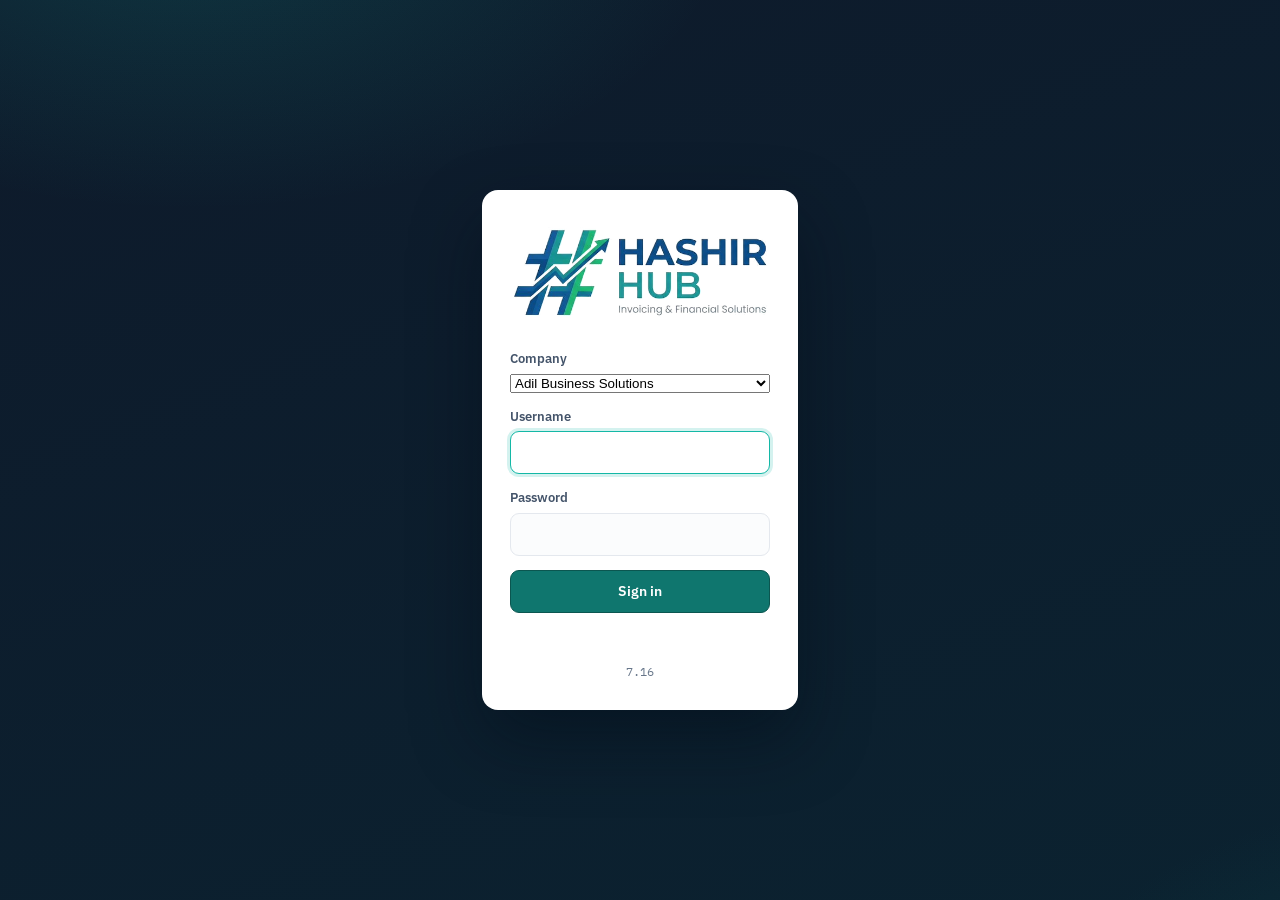
==== index.html @ 83dd361e "Add files via upload" ====
<!DOCTYPE html>
<html lang="en">
<head>
  <meta charset="utf-8">
  <title>Adil Business Solutions</title>
  <meta name="viewport" content="width=device-width, initial-scale=1.0">
  <meta name="description" content="Adil Business Solutions — invoicing & inventory">

  <!-- Fonts -->
  <link rel="preconnect" href="https://fonts.googleapis.com">
  <link rel="preconnect" href="https://fonts.gstatic.com" crossorigin>
  <link href="https://fonts.googleapis.com/css2?family=IBM+Plex+Mono:wght@400;500;600&family=IBM+Plex+Sans:wght@400;500;600;700&display=swap" rel="stylesheet">

  <!-- Styles -->
  <link rel="stylesheet" href="assets/css/app.css?v=7.16">

  <!-- Favicon (simple inline mark) -->
  <link rel="icon" href="data:image/svg+xml,<svg xmlns='http://www.w3.org/2000/svg' viewBox='0 0 64 64'><rect width='64' height='64' rx='14' fill='%230f766e'/><text x='32' y='42' font-family='sans-serif' font-size='28' font-weight='700' fill='white' text-anchor='middle'>ABS</text></svg>">
</head>
<body>
  <!-- App renders here. Boot logic decides login vs app. -->

  <!-- Config first, then libraries, then modules, then bootstrap -->
  <script src="assets/js/config.js?v=7.16"></script>
  <script src="assets/js/companies.js?v=7.16"></script>
  <script src="assets/js/api.js?v=7.16"></script>
  <script src="assets/js/ui.js?v=7.16"></script>
  <script src="assets/js/router.js?v=7.16"></script>
  <script src="assets/js/crud.js?v=7.16"></script>
  <script src="assets/js/modules/dashboard.js?v=7.16"></script>
  <script src="assets/js/modules/items.js?v=7.16"></script>
  <script src="assets/js/modules/master-data.js?v=7.16"></script>
  <script src="assets/js/modules/sales.js?v=7.16"></script>
  <script src="assets/js/modules/settings.js?v=7.16"></script>
  <script src="assets/js/modules/accounts.js?v=7.16"></script>
  <script src="assets/js/modules/purchasing.js?v=7.16"></script>
  <script src="assets/js/modules/operations.js?v=7.16"></script>
  <script src="assets/js/modules/reports.js?v=7.16"></script>
  <script src="assets/js/app.js?v=7.16"></script>
</body>
</html>
---- assets/css/app.css ----
/* =====================================================================
   Adil Business Solutions — Styles
   A refined, utilitarian admin aesthetic: deep ink sidebar, calm
   neutral canvas, a single confident teal accent, tabular figures.
   ===================================================================== */

:root {
  --ink:        #0e1a2b;   /* sidebar / darkest */
  --ink-2:      #16263b;
  --ink-line:   #233448;
  --canvas:     #f4f6f8;   /* page background */
  --card:       #ffffff;
  --text:       #1c2733;
  --muted:      #67768a;
  --line:       #e4e8ee;
  --accent:     #0f766e;   /* teal-700 */
  --accent-2:   #14b8a6;   /* teal-400 bright */
  --accent-ink: #0b5650;
  --ok:         #16a34a;
  --warn:       #d97706;
  --bad:        #dc2626;
  --radius:     12px;
  --shadow:     0 1px 2px rgba(16,28,44,.06), 0 8px 24px rgba(16,28,44,.06);
  --sidebar-w:  264px;
  --sidebar-bg:     #0e1a2b;
  --sidebar-hover:  #16263b;
  --sidebar-border: #233448;
  --sidebar-text:   #cfd9e4;
}

* { box-sizing: border-box; }
html, body { margin: 0; padding: 0; }
body {
  font-family: "IBM Plex Sans", -apple-system, BlinkMacSystemFont, sans-serif;
  color: var(--text);
  background: var(--canvas);
  font-size: 14px;
  line-height: 1.5;
  -webkit-font-smoothing: antialiased;
}
code { font-family: "IBM Plex Mono", monospace; background: #eef1f5; padding: 1px 5px; border-radius: 5px; font-size: .9em; }
.muted { color: var(--muted); }
.abs-icon { width: 18px; height: 18px; flex: 0 0 auto; }

/* ---------- Brand ---------- */
.brand { display: flex; align-items: center; gap: 12px; }
.brand-mark {
  width: 40px; height: 40px; border-radius: 10px; flex: 0 0 auto;
  display: grid; place-items: center; font-weight: 700; letter-spacing: .5px;
  color: #fff; font-size: 15px;
  background: linear-gradient(135deg, var(--accent-2), var(--accent));
  box-shadow: inset 0 0 0 1px rgba(255,255,255,.12);
}
.brand-text { display: flex; flex-direction: column; line-height: 1.15; }
.brand-text strong { font-size: 15px; font-weight: 600; }
.brand-text em { font-style: normal; font-size: 11.5px; color: var(--muted); letter-spacing: .2px; }

/* =====================================================================
   LOGIN
   ===================================================================== */
.view-login {
  min-height: 100vh; display: grid; place-items: center; padding: 24px;
  background:
    radial-gradient(900px 500px at 15% -10%, rgba(20,184,166,.18), transparent 60%),
    radial-gradient(700px 500px at 110% 120%, rgba(15,118,110,.20), transparent 55%),
    linear-gradient(160deg, #0e1a2b, #0b2230);
}
.login-card {
  width: 100%; max-width: 380px; background: var(--card);
  border-radius: 16px; padding: 30px 28px; box-shadow: 0 30px 70px rgba(3,12,22,.45);
}
.brand--lg .brand-mark { width: 48px; height: 48px; font-size: 17px; }
.brand--lg .brand-text strong { font-size: 17px; }
.login-form { margin-top: 26px; display: flex; flex-direction: column; gap: 14px; }
.login-form label, .field label { display: flex; flex-direction: column; gap: 6px; font-size: 12.5px; font-weight: 600; color: #44546a; }
.login-form input, .field input, .field select {
  font: inherit; padding: 11px 12px; border: 1px solid var(--line); border-radius: 9px;
  background: #fbfcfd; transition: border-color .15s, box-shadow .15s;
}
.login-form input:focus, .field input:focus, .field select:focus {
  outline: none; border-color: var(--accent-2); box-shadow: 0 0 0 3px rgba(20,184,166,.18); background: #fff;
}
.login-error { color: var(--bad); font-size: 12.5px; min-height: 16px; }
.login-foot { margin-top: 20px; text-align: center; color: var(--muted); font-size: 11.5px; font-family: "IBM Plex Mono", monospace; }

/* ---------- Buttons ---------- */
.btn {
  font: inherit; font-weight: 600; cursor: pointer; border: 1px solid var(--line);
  background: #fff; color: var(--text); padding: 10px 16px; border-radius: 9px;
  transition: transform .05s, background .15s, border-color .15s;
}
.btn:active { transform: translateY(1px); }
.btn--primary { background: var(--accent); border-color: var(--accent-ink); color: #fff; }
.btn--primary:hover { background: var(--accent-ink); }
.btn--block { width: 100%; }

/* =====================================================================
   APP LAYOUT
   ===================================================================== */
.view-app { display: flex; min-height: 100vh; }

.sidebar {
  width: var(--sidebar-w); flex: 0 0 auto; background: var(--sidebar-bg); color: var(--sidebar-text);
  display: flex; flex-direction: column; position: sticky; top: 0; height: 100vh;
}
.sidebar .brand { padding: 18px 18px 14px; border-bottom: 1px solid var(--sidebar-border); }
.sidebar .brand-text strong { color: #fff; }
.sidebar .brand-text em { color: #8aa0b6; }

.nav { flex: 1; overflow-y: auto; padding: 10px 10px 24px; }
.nav::-webkit-scrollbar { width: 8px; }
.nav::-webkit-scrollbar-thumb { background: var(--sidebar-border); border-radius: 8px; }

.nav-top, .nav-group-head {
  display: flex; align-items: center; gap: 11px; padding: 10px 12px; border-radius: 9px;
  color: #b8c6d6; text-decoration: none; font-weight: 500; cursor: pointer; user-select: none;
}
.nav-top:hover, .nav-group-head:hover { background: var(--sidebar-hover); color: #fff; }
.nav-group-head .chev { width: 16px; height: 16px; margin-left: auto; transition: transform .18s; opacity: .6; }
.nav-group.open > .nav-group-head .chev { transform: rotate(180deg); }
.nav-group-body { display: none; margin: 2px 0 6px; padding-left: 8px; }
.nav-group.open > .nav-group-body { display: block; }

.nav-link {
  display: flex; align-items: center; gap: 8px; padding: 8px 12px 8px 30px; border-radius: 8px;
  color: #9fb1c4; text-decoration: none; font-size: 13.5px; position: relative;
}
.nav-link.nav-top { padding-left: 12px; }
.nav-link:hover { background: var(--sidebar-hover); color: #fff; }
.nav-link.active {
  background: linear-gradient(90deg, rgba(20,184,166,.20), rgba(20,184,166,.05));
  color: #fff; box-shadow: inset 3px 0 0 var(--accent-2);
}
.nav-link.is-soon { color: #6f8298; }
.soon-dot { width: 6px; height: 6px; border-radius: 50%; background: #41566d; margin-left: auto; }
.sidebar-foot { padding: 12px 18px; font-size: 11px; color: var(--sidebar-text); opacity:.6; border-top: 1px solid var(--sidebar-border); font-family: "IBM Plex Mono", monospace; }

.app-main { flex: 1; min-width: 0; display: flex; flex-direction: column; }

.topbar {
  height: 60px; background: #fff; border-bottom: 1px solid var(--line);
  display: flex; align-items: center; gap: 14px; padding: 0 20px; position: sticky; top: 0; z-index: 20;
}
.topbar-title { font-weight: 600; }
.topbar-right { margin-left: auto; display: flex; align-items: center; gap: 8px; }
.user-chip { display: inline-flex; align-items: center; gap: 6px; font-size: 13px; color: #44546a; padding: 6px 10px; background: #f1f4f7; border-radius: 20px; }
.user-chip .abs-icon { width: 15px; height: 15px; }
.icon-btn { display: grid; place-items: center; width: 38px; height: 38px; border: 1px solid var(--line); background: #fff; border-radius: 9px; cursor: pointer; color: #44546a; }
.icon-btn:hover { background: #f3f5f8; }
#menu-toggle { display: none; }

.content { padding: 24px; max-width: 1200px; width: 100%; }

/* ---------- Page head ---------- */
.page-head { display: flex; align-items: baseline; gap: 12px; margin: 2px 0 18px; }
.page-head h1 { font-size: 22px; font-weight: 600; margin: 0; }
.page-sub, .page-head .page-sub { color: var(--muted); font-size: 13px; }

/* ---------- Cards ---------- */
.card { background: var(--card); border: 1px solid var(--line); border-radius: var(--radius); box-shadow: var(--shadow); padding: 18px 20px; margin-bottom: 18px; }
.card-head { display: flex; align-items: center; justify-content: space-between; margin-bottom: 12px; }
.card-head h2 { font-size: 15px; font-weight: 600; margin: 0; }

/* ---------- KPI grid ---------- */
.kpi-grid { display: grid; grid-template-columns: repeat(4, 1fr); gap: 16px; margin-bottom: 18px; }
.kpi { background: var(--card); border: 1px solid var(--line); border-radius: var(--radius); box-shadow: var(--shadow); padding: 16px 18px; display: flex; align-items: center; gap: 14px; }
.kpi-icon { width: 42px; height: 42px; border-radius: 10px; display: grid; place-items: center; color: var(--accent); background: rgba(15,118,110,.10); }
.kpi-icon .abs-icon { width: 21px; height: 21px; }
.kpi-value { font-family: "IBM Plex Mono", monospace; font-size: 21px; font-weight: 600; letter-spacing: -.5px; }
.kpi-label { color: var(--muted); font-size: 12px; }

/* ---------- Connection status ---------- */
.conn-status { display: flex; align-items: center; gap: 9px; font-weight: 600; }
.conn-detail { color: var(--muted); font-size: 13px; margin-top: 6px; }
.dot { width: 10px; height: 10px; border-radius: 50%; flex: 0 0 auto; }
.dot--ok { background: var(--ok); box-shadow: 0 0 0 4px rgba(22,163,74,.16); }
.dot--bad { background: var(--bad); box-shadow: 0 0 0 4px rgba(220,38,38,.16); }
.dot--wait { background: var(--warn); box-shadow: 0 0 0 4px rgba(217,119,6,.16); animation: pulse 1s infinite; }
@keyframes pulse { 50% { opacity: .4; } }

/* ---------- Empty state ---------- */
.empty { text-align: center; padding: 38px 20px; color: var(--muted); }
.empty .abs-icon { width: 40px; height: 40px; color: #b4c0cd; margin-bottom: 8px; }
.empty h3 { margin: 6px 0 4px; color: var(--text); font-weight: 600; }

/* ---------- Loading overlay ---------- */
.abs-loading { position: fixed; inset: 0; background: rgba(244,246,248,.7); backdrop-filter: blur(2px); display: none; flex-direction: column; align-items: center; justify-content: center; gap: 14px; z-index: 9000; }
.abs-spinner { width: 34px; height: 34px; border: 3px solid #d3dbe4; border-top-color: var(--accent); border-radius: 50%; animation: spin .8s linear infinite; }
.abs-loading-msg { color: var(--muted); font-size: 13px; }
@keyframes spin { to { transform: rotate(360deg); } }

/* ---------- Toasts ---------- */
.abs-toasts { position: fixed; right: 18px; bottom: 18px; display: flex; flex-direction: column; gap: 8px; z-index: 9500; }
.abs-toast { background: #1c2733; color: #fff; padding: 11px 15px; border-radius: 9px; font-size: 13px; box-shadow: 0 10px 30px rgba(0,0,0,.25); opacity: 0; transform: translateY(10px); transition: .25s; max-width: 320px; }
.abs-toast.show { opacity: 1; transform: none; }
.abs-toast--success { background: #14633c; }
.abs-toast--error { background: #8f1d1d; }

/* ---------- Scrim (mobile) ---------- */
.scrim { display: none; position: fixed; inset: 0; background: rgba(8,16,26,.45); z-index: 25; }
.scrim.show { display: block; }

/* =====================================================================
   RESPONSIVE
   ===================================================================== */
@media (max-width: 860px) {
  .kpi-grid { grid-template-columns: repeat(2, 1fr); }
  .sidebar { position: fixed; left: 0; top: 0; z-index: 30; transform: translateX(-100%); transition: transform .22s; }
  .sidebar.open { transform: none; box-shadow: 0 0 60px rgba(0,0,0,.4); }
  #menu-toggle { display: grid; }
  .content { padding: 16px; }
}
@media (max-width: 480px) {
  .kpi-grid { grid-template-columns: 1fr; }
  .topbar-title { display: none; }
}

/* =====================================================================
   PHASE 1 — tables, search, modal forms
   ===================================================================== */
.page-head { flex-wrap: wrap; }
.page-actions { margin-left: auto; display: flex; gap: 10px; align-items: center; }
.search-input {
  font: inherit; padding: 9px 12px; border: 1px solid var(--line); border-radius: 9px;
  background: #fff; min-width: 220px;
}
.search-input:focus { outline: none; border-color: var(--accent-2); box-shadow: 0 0 0 3px rgba(20,184,166,.15); }

.card.no-pad { padding: 0; overflow: hidden; }
.table-wrap { width: 100%; overflow-x: auto; }
.data-table { width: 100%; border-collapse: collapse; font-size: 13.5px; }
.data-table th {
  text-align: left; font-weight: 600; color: #54657a; background: #f7f9fb;
  padding: 11px 16px; border-bottom: 1px solid var(--line); white-space: nowrap;
}
.data-table td { padding: 11px 16px; border-bottom: 1px solid #eef1f4; }
.data-table tbody tr:last-child td { border-bottom: none; }
.data-table tbody tr:hover { background: #f9fbfc; }
.data-table .num { text-align: right; font-family: "IBM Plex Mono", monospace; }
.data-table .actions { text-align: right; white-space: nowrap; width: 1%; }

.link-btn { background: none; border: none; cursor: pointer; font: inherit; font-weight: 600; color: var(--accent); padding: 4px 8px; border-radius: 6px; }
.link-btn:hover { background: rgba(15,118,110,.08); }
.link-btn--danger { color: var(--bad); }
.link-btn--danger:hover { background: rgba(220,38,38,.08); }

/* modal */
.modal-overlay {
  position: fixed; inset: 0; background: rgba(10,20,32,.5); backdrop-filter: blur(2px);
  display: flex; align-items: flex-start; justify-content: center; padding: 40px 16px; z-index: 8000; overflow-y: auto;
}
.modal {
  background: #fff; width: 100%; max-width: 560px; border-radius: 14px;
  box-shadow: 0 30px 80px rgba(3,12,22,.4); animation: pop .15s ease;
}
@keyframes pop { from { transform: translateY(8px); opacity: 0; } }
.modal-head { display: flex; align-items: center; justify-content: space-between; padding: 16px 20px; border-bottom: 1px solid var(--line); }
.modal-head h2 { margin: 0; font-size: 16px; font-weight: 600; }
.modal-head .icon-btn { width: 32px; height: 32px; font-size: 14px; }
.modal-body { padding: 20px; }
.modal-foot { display: flex; justify-content: flex-end; gap: 10px; padding: 14px 20px; border-top: 1px solid var(--line); background: #fafbfc; border-radius: 0 0 14px 14px; }
.modal--lg { max-width: 660px; }

.tab-bar { display: flex; gap: 2px; border-bottom: 1px solid var(--line); margin: -20px -20px 18px; padding: 0 12px; flex-wrap: wrap; }
.tab-btn { background: none; border: none; font: inherit; font-weight: 600; color: var(--muted); padding: 12px 12px; cursor: pointer; border-bottom: 2px solid transparent; }
.tab-btn:hover { color: var(--text); }
.tab-btn.active { color: var(--accent); border-bottom-color: var(--accent); }
.tab-pane { display: none; }
.tab-pane.active { display: block; }
.tab-note { color: var(--muted); font-size: 13px; padding: 18px 4px; }

.form-grid { display: grid; grid-template-columns: 1fr 1fr; gap: 14px; }
.field { display: flex; flex-direction: column; gap: 6px; }
.field--wide { grid-column: 1 / -1; }
.field-label { font-size: 12.5px; font-weight: 600; color: #44546a; }
.field input, .field select, .field textarea {
  font: inherit; padding: 9px 11px; border: 1px solid var(--line); border-radius: 8px; background: #fbfcfd; width: 100%;
}
.field input:focus, .field select:focus, .field textarea:focus {
  outline: none; border-color: var(--accent-2); box-shadow: 0 0 0 3px rgba(20,184,166,.15); background: #fff;
}
.field input.invalid, .field select.invalid, .field textarea.invalid {
  border-color: var(--bad); box-shadow: 0 0 0 3px rgba(220,38,38,.12); background: #fff;
}
.req { color: var(--bad); }

@media (max-width: 560px) {
  .form-grid { grid-template-columns: 1fr; }
  .page-actions { width: 100%; }
  .search-input { flex: 1; min-width: 0; }
}

/* =====================================================================
   PHASE 2 — invoicing
   ===================================================================== */
.badge { display: inline-block; padding: 3px 9px; border-radius: 20px; font-size: 11px; font-weight: 700; letter-spacing: .3px; }
.badge--ok   { background: rgba(22,163,74,.12);  color: #15803d; }
.badge--warn { background: rgba(217,119,6,.14);  color: #b45309; }
.badge--bad  { background: rgba(220,38,38,.12);  color: #b91c1c; }

.line-table th, .line-table td { padding: 8px 10px; }
.line-table input, .line-table select {
  font: inherit; width: 100%; padding: 7px 8px; border: 1px solid var(--line);
  border-radius: 7px; background: #fff;
}
.line-table .num input { text-align: right; font-family: "IBM Plex Mono", monospace; }
.line-table input:focus, .line-table select:focus { outline: none; border-color: var(--accent-2); box-shadow: 0 0 0 2px rgba(20,184,166,.15); }
.line-add { padding: 12px 16px; border-top: 1px solid var(--line); }

.totals-row { display: grid; grid-template-columns: 1fr 320px; gap: 18px; align-items: start; }
.totals-box { background: var(--card); border: 1px solid var(--line); border-radius: var(--radius); box-shadow: var(--shadow); padding: 14px 18px; }
.totals-line { display: flex; justify-content: space-between; align-items: center; padding: 7px 0; font-size: 14px; }
.totals-line .num { font-family: "IBM Plex Mono", monospace; }
.totals-grand { border-top: 1px solid var(--line); margin-top: 4px; padding-top: 12px; font-weight: 700; font-size: 16px; }
.totals-due { color: var(--bad); font-weight: 700; }
.mini-input { font: inherit; width: 70px; padding: 4px 7px; border: 1px solid var(--line); border-radius: 6px; margin-left: 6px; }
.mini-select { font: inherit; padding: 4px 6px; border: 1px solid var(--line); border-radius: 6px; }

.filter-tabs { display: flex; gap: 8px; margin-bottom: 14px; flex-wrap: wrap; }
.ftab { font: inherit; font-weight: 600; cursor: pointer; padding: 7px 16px; border-radius: 20px; border: 1px solid var(--line); background: #fff; color: var(--muted); }
.ftab:hover { border-color: var(--accent-2); color: var(--text); }
.ftab.active { background: var(--accent); border-color: var(--accent-ink); color: #fff; }

/* invoice document */
.invoice-doc { padding: 32px 34px; max-width: 820px; }
.inv-top { display: flex; justify-content: space-between; align-items: flex-start; gap: 20px; padding-bottom: 18px; border-bottom: 2px solid var(--ink); }
.inv-co-name { font-size: 20px; font-weight: 700; color: var(--ink); }
.inv-co-meta { color: var(--muted); font-size: 12.5px; margin-top: 4px; line-height: 1.5; }
.inv-title { text-align: right; }
.inv-title h2 { margin: 0; font-size: 26px; letter-spacing: 2px; color: var(--accent); }
.inv-no { font-family: "IBM Plex Mono", monospace; font-weight: 600; margin-top: 2px; }
.inv-date { color: var(--muted); font-size: 13px; margin-bottom: 6px; }
.inv-billto { margin: 20px 0; }
.inv-label { font-size: 11px; font-weight: 700; letter-spacing: 1px; color: var(--muted); margin-bottom: 4px; }
.inv-cust-name { font-weight: 600; font-size: 15px; }
.inv-items { margin-top: 8px; }
.inv-items th { background: var(--ink); color: #fff; }
.inv-totals { margin: 18px 0 0 auto; width: 300px; }
.inv-notes { margin-top: 22px; color: #44546a; font-size: 13px; }
.inv-terms { margin-top: 16px; color: #67768a; font-size: 12px; border-top: 1px dashed var(--line); padding-top: 10px; white-space: pre-wrap; }
.inv-payments { margin-top: 24px; }

@media (max-width: 720px) {
  .totals-row { grid-template-columns: 1fr; }
  .inv-top { flex-direction: column; }
  .inv-title { text-align: left; }
}

/* =====================================================================
   PRINT
   ===================================================================== */
@media print {
  @page { margin: 0; }
  .sidebar, .topbar, .scrim, .abs-toasts, .no-print, .container-fluid { display: none !important; }
  .app-main, .content { padding: 0; max-width: none; }
  body { background: #fff; margin: 0; }
  .invoice-doc { box-shadow: none; border: none; max-width: none; padding: 14mm; margin: 0; }
  .card { box-shadow: none; border: none; }
}

/* --- Purchasing (Phase 4): supplier+add control, bill type radios --- */
.input-with-btn { display: flex; gap: 6px; align-items: stretch; }
.input-with-btn select { flex: 1 1 auto; }
.input-with-btn .btn { padding: 0 12px; line-height: 1; font-size: 18px; }
.radio-row { display: flex; gap: 24px; margin-bottom: 14px; }
.radio-row label { font-weight: normal; display: inline-flex; align-items: center; gap: 6px; }
.filter-tabs .ftab b { margin-left: 6px; opacity: .7; font-weight: 600; }

/* --- bottom-right action bar for document editors --- */
.form-actions { display: flex; justify-content: flex-end; gap: 10px; margin-top: 18px; }

/* --- logo / branding --- */
.logo-row { display: flex; gap: 20px; align-items: center; flex-wrap: wrap; }
.logo-preview { width: 88px; height: 88px; border-radius: 14px; background: var(--brand, #0f766e); display: flex; align-items: center; justify-content: center; overflow: hidden; flex: 0 0 auto; }
.logo-preview img { width: 100%; height: 100%; object-fit: contain; background: #fff; }
.logo-placeholder { color: #fff; font-weight: 700; font-size: 22px; letter-spacing: .5px; }
.logo-controls { flex: 1 1 240px; min-width: 220px; }
.logo-controls .muted { margin: 0 0 10px; }
.logo-controls .btn { margin-right: 8px; }
.brand-mark--img { padding: 0; overflow: hidden; }
.brand-mark--img .brand-logo { width: 100%; height: 100%; object-fit: contain; display: block; }

/* --- Hashir Hub platform logo --- */
.brand--logo { justify-content: center; }
.brand-lockup { max-width: 260px; width: 100%; height: auto; display: block; }
.brand--lg.brand--logo { padding: 4px 0 4px; }
.sidebar .brand-mark--img {
  background: #ffffff; padding: 5px;
  box-shadow: inset 0 0 0 1px rgba(255,255,255,.15);
}

/* --- global search in topbar --- */
.topbar-search { position: relative; flex: 1 1 auto; max-width: 520px; margin: 0 16px; }
.topbar-search input { width: 100%; padding: 9px 14px; border: 1px solid var(--border, #d8dee4); border-radius: 8px; background: var(--surface, #fff); font-size: 14px; }
.search-results { position: absolute; top: calc(100% + 6px); left: 0; right: 0; background: var(--surface, #fff); border: 1px solid var(--border, #d8dee4); border-radius: 10px; box-shadow: 0 12px 32px rgba(0,0,0,.14); max-height: 60vh; overflow-y: auto; display: none; z-index: 60; }
.search-results.show { display: block; }
.search-row { display: grid; grid-template-columns: 110px 1fr auto; gap: 10px; align-items: center; padding: 10px 14px; border-bottom: 1px solid var(--border-soft, #eef1f4); cursor: pointer; text-decoration: none; color: inherit; }
.search-row:last-child { border-bottom: 0; }
.search-row:hover { background: var(--hover, #f3f6f9); }
.search-type { font-size: 11px; text-transform: uppercase; letter-spacing: .4px; color: var(--muted, #6b7785); font-weight: 700; }
.search-main { font-size: 14px; }
.search-meta { font-size: 12px; color: var(--muted, #6b7785); white-space: nowrap; }
.search-empty { padding: 14px; color: var(--muted, #6b7785); font-size: 13px; }

/* --- editable sales KPI cards --- */
.kpi--sales { position: relative; }
.kpi--sales .sales-edit { position: absolute; top: 10px; right: 10px; padding: 3px 10px; font-size: 12px; }
.kpi-range { font-size: 11px; color: var(--muted, #6b7785); margin-top: 2px; }

/* --- printed document logo + RTL terms --- */
.inv-logo { max-height: 70px; max-width: 200px; object-fit: contain; margin-bottom: 8px; display: block; }
.inv-terms-body { white-space: pre-wrap; text-align: right; line-height: 1.6; }

/* --- item search --- */
.item-search-grid { display: grid; grid-template-columns: minmax(280px, 1fr) minmax(320px, 1.4fr); gap: 16px; align-items: start; }
@media (max-width: 820px) { .item-search-grid { grid-template-columns: 1fr; } }
.data-table tr.row-active { background: var(--hover, #e8f3f1); }
.item-stats { display: grid; grid-template-columns: repeat(2, 1fr); gap: 12px; margin: 12px 0 16px; }
.item-stats .stat { background: var(--surface-2, #f6f8fa); border: 1px solid var(--border-soft, #eef1f4); border-radius: 10px; padding: 12px 14px; }
.item-stats .stat-label { display: block; font-size: 11px; text-transform: uppercase; letter-spacing: .4px; color: var(--muted, #6b7785); }
.item-stats .stat-value { display: block; font-size: 22px; font-weight: 700; margin-top: 4px; }

/* --- printed invoice: logo left, company info aligned to its right --- */
.inv-company { display: flex; align-items: center; gap: 16px; }
.inv-company .inv-logo { max-height: 72px; max-width: 200px; object-fit: contain; margin: 0; flex: 0 0 auto; }
.inv-company-text { display: flex; flex-direction: column; justify-content: center; }

/* --- dashboard weekly summary table --- */
.summary-table th, .summary-table td { white-space: nowrap; }
.summary-table .col-today { background: rgba(15, 118, 110, .08); }
.summary-table thead th.col-today { background: rgba(15, 118, 110, .16); }

/* --- dashboard: two-up rows, clickable KPIs, charts --- */
.dash-two { display: grid; grid-template-columns: 1fr 1fr; gap: 16px; align-items: start; margin-bottom: 16px; }
@media (max-width: 860px) { .dash-two { grid-template-columns: 1fr; } }
.kpi--link { cursor: pointer; position: relative; transition: box-shadow .12s, transform .12s; }
.kpi--link:hover { box-shadow: 0 6px 18px rgba(0,0,0,.08); transform: translateY(-1px); }
.kpi--link .kpi-go { position: absolute; right: 14px; top: 50%; transform: translateY(-50%); color: var(--muted, #6b7785); }
.dash-chart { width: 100%; height: auto; display: block; }
.ch-x { font-size: 10px; fill: var(--muted, #6b7785); }
.ch-axis { stroke: var(--border, #d8dee4); stroke-width: 1; }
.chart-legend { display: flex; gap: 18px; font-size: 12px; color: var(--muted, #6b7785); padding: 0 16px 4px; }
.chart-legend i { display: inline-block; width: 10px; height: 10px; border-radius: 2px; margin-right: 6px; vertical-align: middle; }
.data-table tr.rt-row:hover { background: var(--hover, #f3f6f9); }

/* --- reports --- */
.report-chips { display: flex; flex-wrap: wrap; gap: 8px; }
.report-chip { border: 1px solid var(--border, #d8dee4); background: var(--surface, #fff); border-radius: 8px; padding: 8px 12px; font-size: 13px; cursor: pointer; color: inherit; }
.report-chip:hover { border-color: var(--brand, #0f766e); color: var(--brand, #0f766e); }
.report-chip--soon { opacity: .55; cursor: default; display: inline-flex; gap: 6px; align-items: center; }
.report-chip--soon em { font-style: normal; font-size: 10px; text-transform: uppercase; letter-spacing: .4px; background: var(--border-soft, #eef1f4); padding: 1px 6px; border-radius: 10px; }
.report-doc { max-width: 820px; }
.report-head { text-align: center; margin-bottom: 16px; }
.report-co { font-size: 18px; font-weight: 700; }
.report-title { font-size: 15px; margin-top: 2px; }
.report-period { font-size: 12px; color: var(--muted, #6b7785); margin-top: 2px; }
.report-table td, .report-table th { padding: 7px 12px; }
.report-table .rpt-section td { font-weight: 700; background: var(--surface-2, #f6f8fa); border-top: 1px solid var(--border, #d8dee4); }
.report-table .rpt-subtotal td { border-top: 1px solid var(--border-soft, #eef1f4); font-weight: 600; }
.report-table .rpt-total td { border-top: 2px solid var(--border, #d8dee4); font-weight: 700; }
.report-table .rpt-grand td { border-top: 2px solid var(--ink, #1f2937); border-bottom: 3px double var(--ink, #1f2937); }

/* --- appearance settings --- */
.swatch-grid { display: grid; grid-template-columns: repeat(auto-fill, minmax(120px, 1fr)); gap: 10px; margin-top: 10px; }
.swatch { height: 64px; border-radius: 10px; border: 3px solid transparent; cursor: pointer; position: relative; color: #fff; display: flex; align-items: flex-end; padding: 8px; font-size: 12px; font-weight: 600; }
.swatch span { text-shadow: 0 1px 2px rgba(0,0,0,.35); }
.swatch.selected { border-color: var(--ink, #0e1a2b); box-shadow: 0 0 0 2px #fff inset; }
.font-grid { display: grid; grid-template-columns: repeat(auto-fill, minmax(220px, 1fr)); gap: 10px; margin-top: 6px; }
.font-option { text-align: left; border: 2px solid var(--line, #e4e8ee); border-radius: 10px; padding: 12px 14px; cursor: pointer; background: var(--card, #fff); font-size: 15px; }
.font-option em { display: block; font-style: normal; font-size: 13px; color: var(--muted, #67768a); margin-top: 4px; }
.font-option.selected { border-color: var(--accent, #0f766e); }
.report-table .gl-acct { text-align: left; background: var(--surface-2, #f6f8fa); font-size: 14px; }

/* --- sub-tabs (Customer Payments group) --- */
.sub-tabs { display: flex; gap: 4px; border-bottom: 1px solid var(--line, #e4e8ee); margin-bottom: 16px; flex-wrap: wrap; }
.sub-tab { background: none; border: none; border-bottom: 2px solid transparent; padding: 9px 14px; cursor: pointer; font-size: 14px; color: var(--muted, #67768a); }
.sub-tab:hover { color: var(--text, #1c2733); }
.sub-tab.active { color: var(--accent, #0f766e); border-bottom-color: var(--accent, #0f766e); font-weight: 600; }
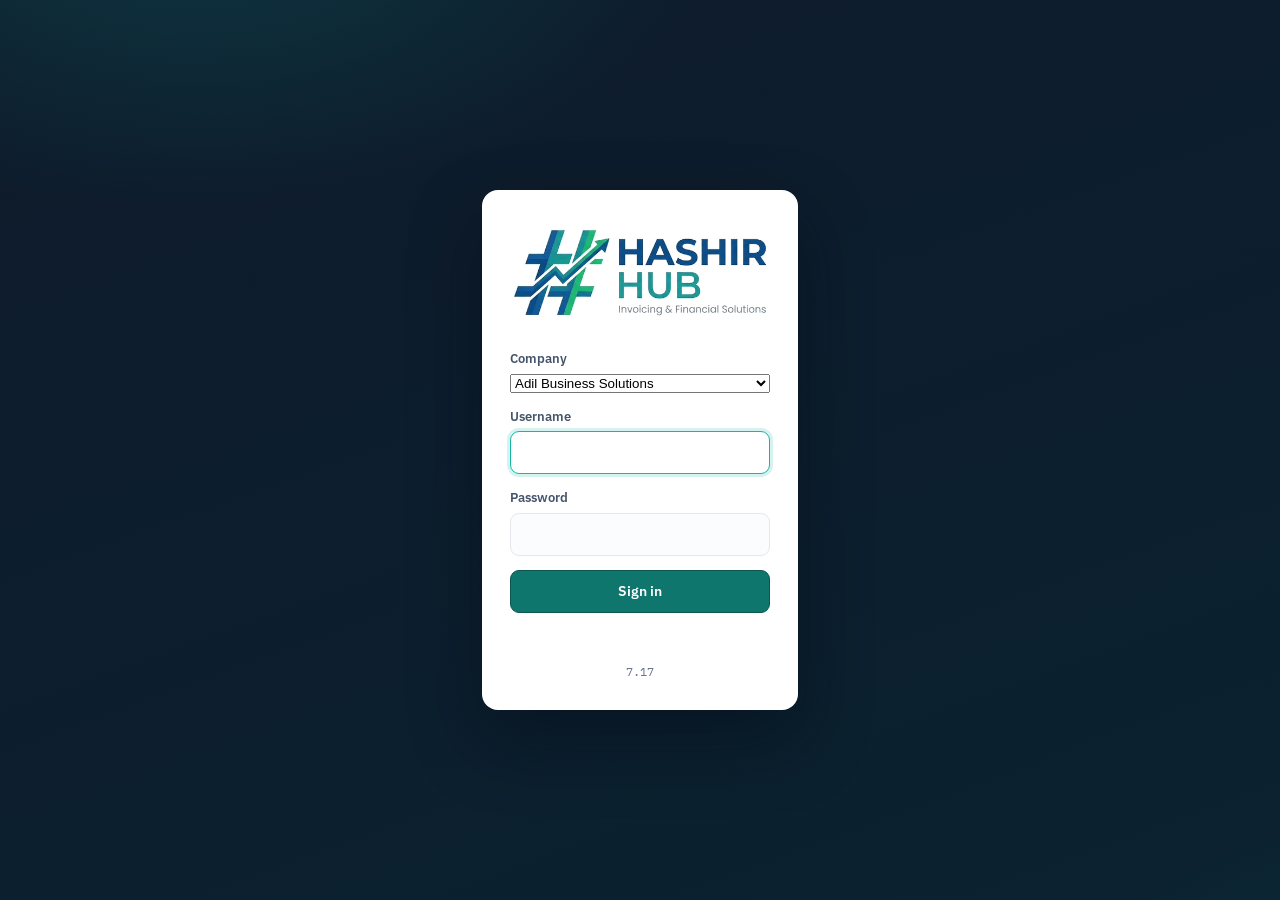
==== commit 80fcc2b1: "Add files via upload" ====
--- a/index.html
+++ b/index.html
@@ -12,7 +12,7 @@
   <link href="https://fonts.googleapis.com/css2?family=IBM+Plex+Mono:wght@400;500;600&family=IBM+Plex+Sans:wght@400;500;600;700&display=swap" rel="stylesheet">
 
   <!-- Styles -->
-  <link rel="stylesheet" href="assets/css/app.css?v=7.16">
+  <link rel="stylesheet" href="assets/css/app.css?v=7.17">
 
   <!-- Favicon (simple inline mark) -->
   <link rel="icon" href="data:image/svg+xml,<svg xmlns='http://www.w3.org/2000/svg' viewBox='0 0 64 64'><rect width='64' height='64' rx='14' fill='%230f766e'/><text x='32' y='42' font-family='sans-serif' font-size='28' font-weight='700' fill='white' text-anchor='middle'>ABS</text></svg>">
@@ -21,21 +21,21 @@
   <!-- App renders here. Boot logic decides login vs app. -->
 
   <!-- Config first, then libraries, then modules, then bootstrap -->
-  <script src="assets/js/config.js?v=7.16"></script>
-  <script src="assets/js/companies.js?v=7.16"></script>
-  <script src="assets/js/api.js?v=7.16"></script>
-  <script src="assets/js/ui.js?v=7.16"></script>
-  <script src="assets/js/router.js?v=7.16"></script>
-  <script src="assets/js/crud.js?v=7.16"></script>
-  <script src="assets/js/modules/dashboard.js?v=7.16"></script>
-  <script src="assets/js/modules/items.js?v=7.16"></script>
-  <script src="assets/js/modules/master-data.js?v=7.16"></script>
-  <script src="assets/js/modules/sales.js?v=7.16"></script>
-  <script src="assets/js/modules/settings.js?v=7.16"></script>
-  <script src="assets/js/modules/accounts.js?v=7.16"></script>
-  <script src="assets/js/modules/purchasing.js?v=7.16"></script>
-  <script src="assets/js/modules/operations.js?v=7.16"></script>
-  <script src="assets/js/modules/reports.js?v=7.16"></script>
-  <script src="assets/js/app.js?v=7.16"></script>
+  <script src="assets/js/config.js?v=7.17"></script>
+  <script src="assets/js/companies.js?v=7.17"></script>
+  <script src="assets/js/api.js?v=7.17"></script>
+  <script src="assets/js/ui.js?v=7.17"></script>
+  <script src="assets/js/router.js?v=7.17"></script>
+  <script src="assets/js/crud.js?v=7.17"></script>
+  <script src="assets/js/modules/dashboard.js?v=7.17"></script>
+  <script src="assets/js/modules/items.js?v=7.17"></script>
+  <script src="assets/js/modules/master-data.js?v=7.17"></script>
+  <script src="assets/js/modules/sales.js?v=7.17"></script>
+  <script src="assets/js/modules/settings.js?v=7.17"></script>
+  <script src="assets/js/modules/accounts.js?v=7.17"></script>
+  <script src="assets/js/modules/purchasing.js?v=7.17"></script>
+  <script src="assets/js/modules/operations.js?v=7.17"></script>
+  <script src="assets/js/modules/reports.js?v=7.17"></script>
+  <script src="assets/js/app.js?v=7.17"></script>
 </body>
 </html>
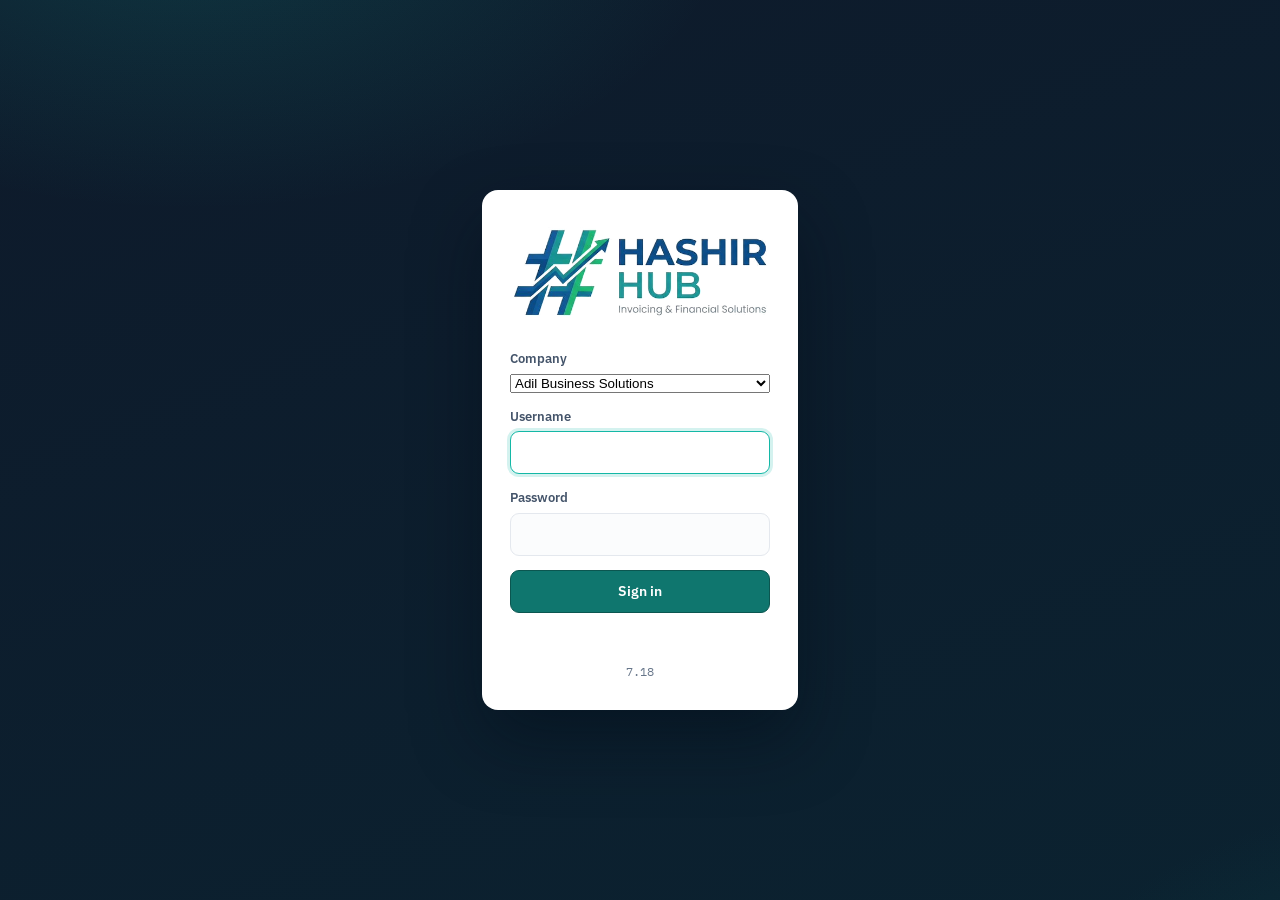
==== commit a3fb903a: "Add files via upload" ====
--- a/index.html
+++ b/index.html
@@ -12,7 +12,7 @@
   <link href="https://fonts.googleapis.com/css2?family=IBM+Plex+Mono:wght@400;500;600&family=IBM+Plex+Sans:wght@400;500;600;700&display=swap" rel="stylesheet">
 
   <!-- Styles -->
-  <link rel="stylesheet" href="assets/css/app.css?v=7.17">
+  <link rel="stylesheet" href="assets/css/app.css?v=7.18">
 
   <!-- Favicon (simple inline mark) -->
   <link rel="icon" href="data:image/svg+xml,<svg xmlns='http://www.w3.org/2000/svg' viewBox='0 0 64 64'><rect width='64' height='64' rx='14' fill='%230f766e'/><text x='32' y='42' font-family='sans-serif' font-size='28' font-weight='700' fill='white' text-anchor='middle'>ABS</text></svg>">
@@ -21,21 +21,21 @@
   <!-- App renders here. Boot logic decides login vs app. -->
 
   <!-- Config first, then libraries, then modules, then bootstrap -->
-  <script src="assets/js/config.js?v=7.17"></script>
-  <script src="assets/js/companies.js?v=7.17"></script>
-  <script src="assets/js/api.js?v=7.17"></script>
-  <script src="assets/js/ui.js?v=7.17"></script>
-  <script src="assets/js/router.js?v=7.17"></script>
-  <script src="assets/js/crud.js?v=7.17"></script>
-  <script src="assets/js/modules/dashboard.js?v=7.17"></script>
-  <script src="assets/js/modules/items.js?v=7.17"></script>
-  <script src="assets/js/modules/master-data.js?v=7.17"></script>
-  <script src="assets/js/modules/sales.js?v=7.17"></script>
-  <script src="assets/js/modules/settings.js?v=7.17"></script>
-  <script src="assets/js/modules/accounts.js?v=7.17"></script>
-  <script src="assets/js/modules/purchasing.js?v=7.17"></script>
-  <script src="assets/js/modules/operations.js?v=7.17"></script>
-  <script src="assets/js/modules/reports.js?v=7.17"></script>
-  <script src="assets/js/app.js?v=7.17"></script>
+  <script src="assets/js/config.js?v=7.18"></script>
+  <script src="assets/js/companies.js?v=7.18"></script>
+  <script src="assets/js/api.js?v=7.18"></script>
+  <script src="assets/js/ui.js?v=7.18"></script>
+  <script src="assets/js/router.js?v=7.18"></script>
+  <script src="assets/js/crud.js?v=7.18"></script>
+  <script src="assets/js/modules/dashboard.js?v=7.18"></script>
+  <script src="assets/js/modules/items.js?v=7.18"></script>
+  <script src="assets/js/modules/master-data.js?v=7.18"></script>
+  <script src="assets/js/modules/sales.js?v=7.18"></script>
+  <script src="assets/js/modules/settings.js?v=7.18"></script>
+  <script src="assets/js/modules/accounts.js?v=7.18"></script>
+  <script src="assets/js/modules/purchasing.js?v=7.18"></script>
+  <script src="assets/js/modules/operations.js?v=7.18"></script>
+  <script src="assets/js/modules/reports.js?v=7.18"></script>
+  <script src="assets/js/app.js?v=7.18"></script>
 </body>
 </html>
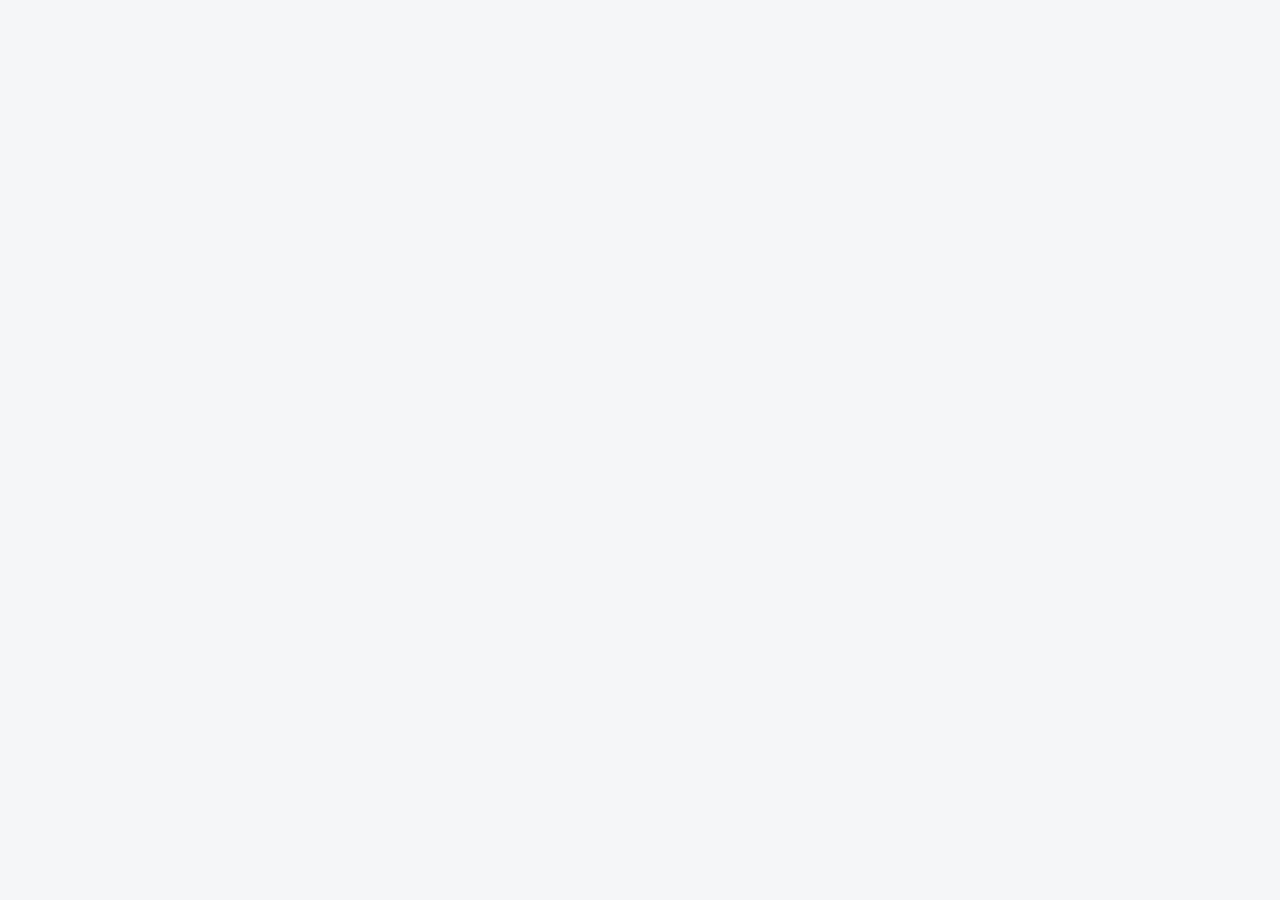
==== commit 9384f225: "Add files via upload" ====
--- a/index.html
+++ b/index.html
@@ -12,30 +12,34 @@
   <link href="https://fonts.googleapis.com/css2?family=IBM+Plex+Mono:wght@400;500;600&family=IBM+Plex+Sans:wght@400;500;600;700&display=swap" rel="stylesheet">
 
   <!-- Styles -->
-  <link rel="stylesheet" href="assets/css/app.css?v=7.18">
+  <link rel="stylesheet" href="assets/css/app.css?v=7.19">
 
-  <!-- Favicon (simple inline mark) -->
-  <link rel="icon" href="data:image/svg+xml,<svg xmlns='http://www.w3.org/2000/svg' viewBox='0 0 64 64'><rect width='64' height='64' rx='14' fill='%230f766e'/><text x='32' y='42' font-family='sans-serif' font-size='28' font-weight='700' fill='white' text-anchor='middle'>ABS</text></svg>">
+  <!-- Favicon / browser tab -->
+  <link rel="icon" type="image/png" sizes="32x32" href="assets/images/favicon-32.png?v=7.19">
+  <link rel="icon" type="image/png" sizes="16x16" href="assets/images/favicon-16.png?v=7.19">
+  <link rel="icon" href="assets/images/favicon.ico?v=7.19">
+
+  <!-- iPhone / iPad home-screen shortcut -->
+  <link rel="apple-touch-icon" sizes="180x180" href="assets/images/apple-touch-icon.png?v=7.19">
+  <meta name="apple-mobile-web-app-title" content="Hashir Hub">
+
+  <!-- Android / PWA -->
+  <link rel="manifest" href="site.webmanifest?v=7.19">
+  <meta name="theme-color" content="#0f766e">
 </head>
 <body>
   <!-- App renders here. Boot logic decides login vs app. -->
 
   <!-- Config first, then libraries, then modules, then bootstrap -->
-  <script src="assets/js/config.js?v=7.18"></script>
-  <script src="assets/js/companies.js?v=7.18"></script>
-  <script src="assets/js/api.js?v=7.18"></script>
-  <script src="assets/js/ui.js?v=7.18"></script>
-  <script src="assets/js/router.js?v=7.18"></script>
-  <script src="assets/js/crud.js?v=7.18"></script>
-  <script src="assets/js/modules/dashboard.js?v=7.18"></script>
-  <script src="assets/js/modules/items.js?v=7.18"></script>
-  <script src="assets/js/modules/master-data.js?v=7.18"></script>
-  <script src="assets/js/modules/sales.js?v=7.18"></script>
-  <script src="assets/js/modules/settings.js?v=7.18"></script>
-  <script src="assets/js/modules/accounts.js?v=7.18"></script>
-  <script src="assets/js/modules/purchasing.js?v=7.18"></script>
-  <script src="assets/js/modules/operations.js?v=7.18"></script>
-  <script src="assets/js/modules/reports.js?v=7.18"></script>
-  <script src="assets/js/app.js?v=7.18"></script>
-</body>
-</html>
+  <script src="assets/js/config.js?v=7.19"></script>
+  <script src="assets/js/companies.js?v=7.19"></script>
+  <script src="assets/js/api.js?v=7.19"></script>
+  <script src="assets/js/ui.js?v=7.19"></script>
+  <script src="assets/js/router.js?v=7.19"></script>
+  <script src="assets/js/crud.js?v=7.19"></script>
+  <script src="assets/js/modules/dashboard.js?v=7.19"></script>
+  <script src="assets/js/modules/items.js?v=7.19"></script>
+  <script src="assets/js/modules/master-data.js?v=7.19"></script>
+  <script src="assets/js/modules/sales.js?v=7.19"></script>
+  <script src="assets/js/modules/settings.js?v=7.19"></script>
+  <script src="assets/js/modules/ac
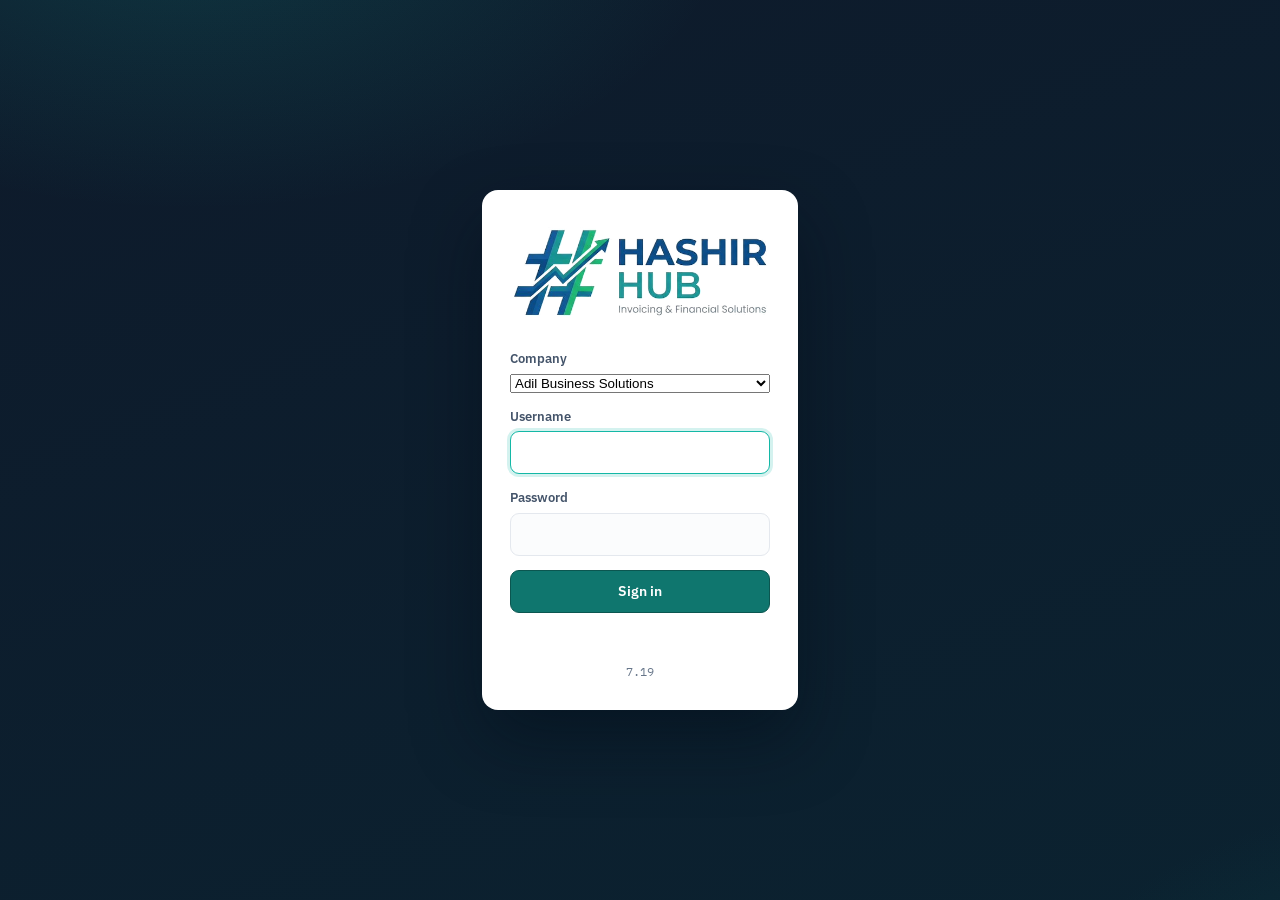
==== commit 128bf519: "Add files via upload" ====
--- a/index.html
+++ b/index.html
@@ -2,9 +2,9 @@
 <html lang="en">
 <head>
   <meta charset="utf-8">
-  <title>Adil Business Solutions</title>
+  <title>Hashir Hub</title>
   <meta name="viewport" content="width=device-width, initial-scale=1.0">
-  <meta name="description" content="Adil Business Solutions — invoicing & inventory">
+  <meta name="description" content="Hashir Hub — invoicing & inventory">
 
   <!-- Fonts -->
   <link rel="preconnect" href="https://fonts.googleapis.com">
@@ -42,4 +42,10 @@
   <script src="assets/js/modules/master-data.js?v=7.19"></script>
   <script src="assets/js/modules/sales.js?v=7.19"></script>
   <script src="assets/js/modules/settings.js?v=7.19"></script>
-  <script src="assets/js/modules/ac+  <script src="assets/js/modules/accounts.js?v=7.19"></script>
+  <script src="assets/js/modules/purchasing.js?v=7.19"></script>
+  <script src="assets/js/modules/operations.js?v=7.19"></script>
+  <script src="assets/js/modules/reports.js?v=7.19"></script>
+  <script src="assets/js/app.js?v=7.19"></script>
+</body>
+</html>
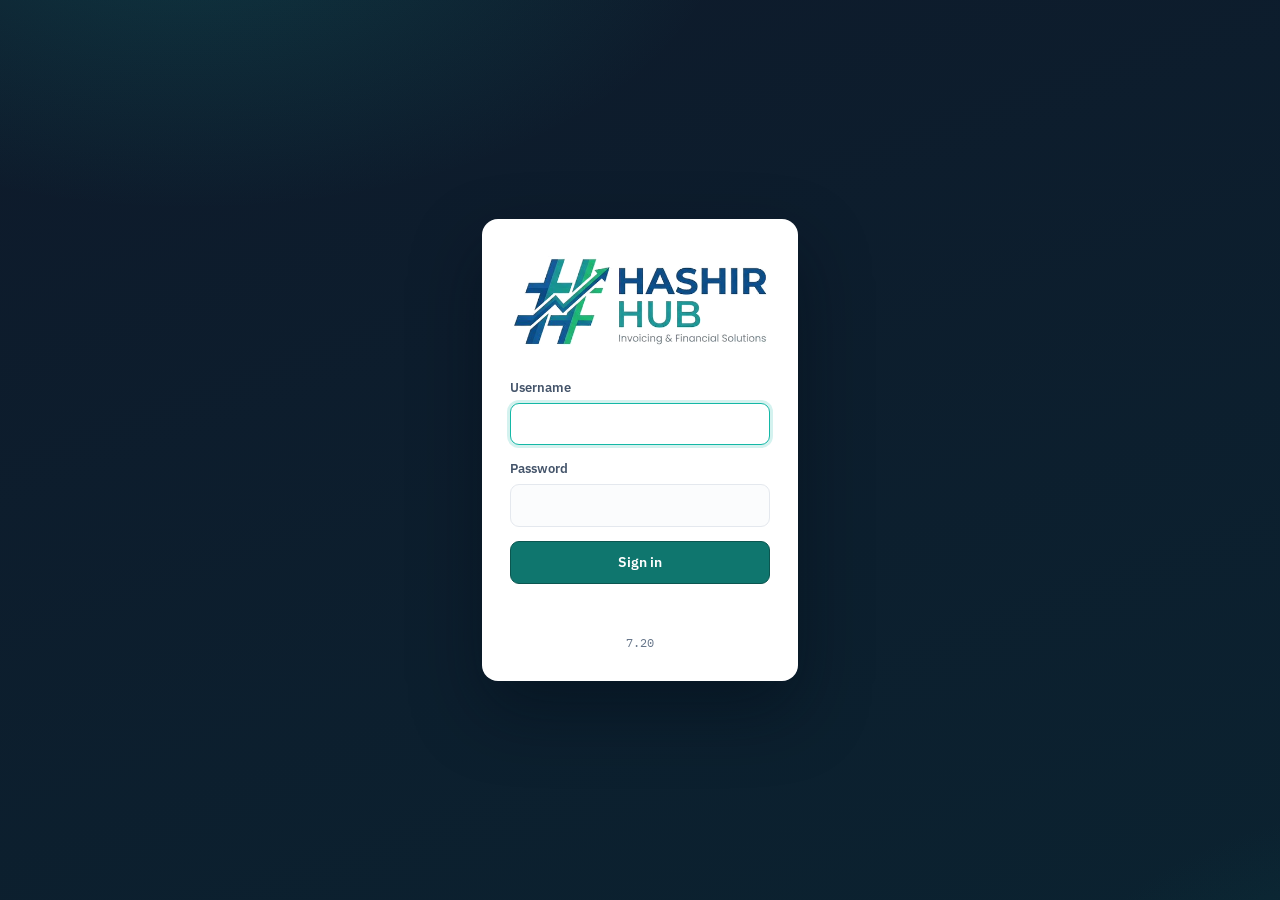
==== commit 771ff84b: "Add files via upload" ====
--- a/index.html
+++ b/index.html
@@ -12,40 +12,40 @@
   <link href="https://fonts.googleapis.com/css2?family=IBM+Plex+Mono:wght@400;500;600&family=IBM+Plex+Sans:wght@400;500;600;700&display=swap" rel="stylesheet">
 
   <!-- Styles -->
-  <link rel="stylesheet" href="assets/css/app.css?v=7.19">
+  <link rel="stylesheet" href="assets/css/app.css?v=7.20">
 
   <!-- Favicon / browser tab -->
-  <link rel="icon" type="image/png" sizes="32x32" href="assets/images/favicon-32.png?v=7.19">
-  <link rel="icon" type="image/png" sizes="16x16" href="assets/images/favicon-16.png?v=7.19">
-  <link rel="icon" href="assets/images/favicon.ico?v=7.19">
+  <link rel="icon" type="image/png" sizes="32x32" href="assets/images/favicon-32.png?v=7.20">
+  <link rel="icon" type="image/png" sizes="16x16" href="assets/images/favicon-16.png?v=7.20">
+  <link rel="icon" href="assets/images/favicon.ico?v=7.20">
 
   <!-- iPhone / iPad home-screen shortcut -->
-  <link rel="apple-touch-icon" sizes="180x180" href="assets/images/apple-touch-icon.png?v=7.19">
+  <link rel="apple-touch-icon" sizes="180x180" href="assets/images/apple-touch-icon.png?v=7.20">
   <meta name="apple-mobile-web-app-title" content="Hashir Hub">
 
   <!-- Android / PWA -->
-  <link rel="manifest" href="site.webmanifest?v=7.19">
+  <link rel="manifest" href="site.webmanifest?v=7.20">
   <meta name="theme-color" content="#0f766e">
 </head>
 <body>
   <!-- App renders here. Boot logic decides login vs app. -->
 
   <!-- Config first, then libraries, then modules, then bootstrap -->
-  <script src="assets/js/config.js?v=7.19"></script>
-  <script src="assets/js/companies.js?v=7.19"></script>
-  <script src="assets/js/api.js?v=7.19"></script>
-  <script src="assets/js/ui.js?v=7.19"></script>
-  <script src="assets/js/router.js?v=7.19"></script>
-  <script src="assets/js/crud.js?v=7.19"></script>
-  <script src="assets/js/modules/dashboard.js?v=7.19"></script>
-  <script src="assets/js/modules/items.js?v=7.19"></script>
-  <script src="assets/js/modules/master-data.js?v=7.19"></script>
-  <script src="assets/js/modules/sales.js?v=7.19"></script>
-  <script src="assets/js/modules/settings.js?v=7.19"></script>
-  <script src="assets/js/modules/accounts.js?v=7.19"></script>
-  <script src="assets/js/modules/purchasing.js?v=7.19"></script>
-  <script src="assets/js/modules/operations.js?v=7.19"></script>
-  <script src="assets/js/modules/reports.js?v=7.19"></script>
-  <script src="assets/js/app.js?v=7.19"></script>
+  <script src="assets/js/config.js?v=7.20"></script>
+  <script src="assets/js/companies.js?v=7.20"></script>
+  <script src="assets/js/api.js?v=7.20"></script>
+  <script src="assets/js/ui.js?v=7.20"></script>
+  <script src="assets/js/router.js?v=7.20"></script>
+  <script src="assets/js/crud.js?v=7.20"></script>
+  <script src="assets/js/modules/dashboard.js?v=7.20"></script>
+  <script src="assets/js/modules/items.js?v=7.20"></script>
+  <script src="assets/js/modules/master-data.js?v=7.20"></script>
+  <script src="assets/js/modules/sales.js?v=7.20"></script>
+  <script src="assets/js/modules/settings.js?v=7.20"></script>
+  <script src="assets/js/modules/accounts.js?v=7.20"></script>
+  <script src="assets/js/modules/purchasing.js?v=7.20"></script>
+  <script src="assets/js/modules/operations.js?v=7.20"></script>
+  <script src="assets/js/modules/reports.js?v=7.20"></script>
+  <script src="assets/js/app.js?v=7.20"></script>
 </body>
 </html>
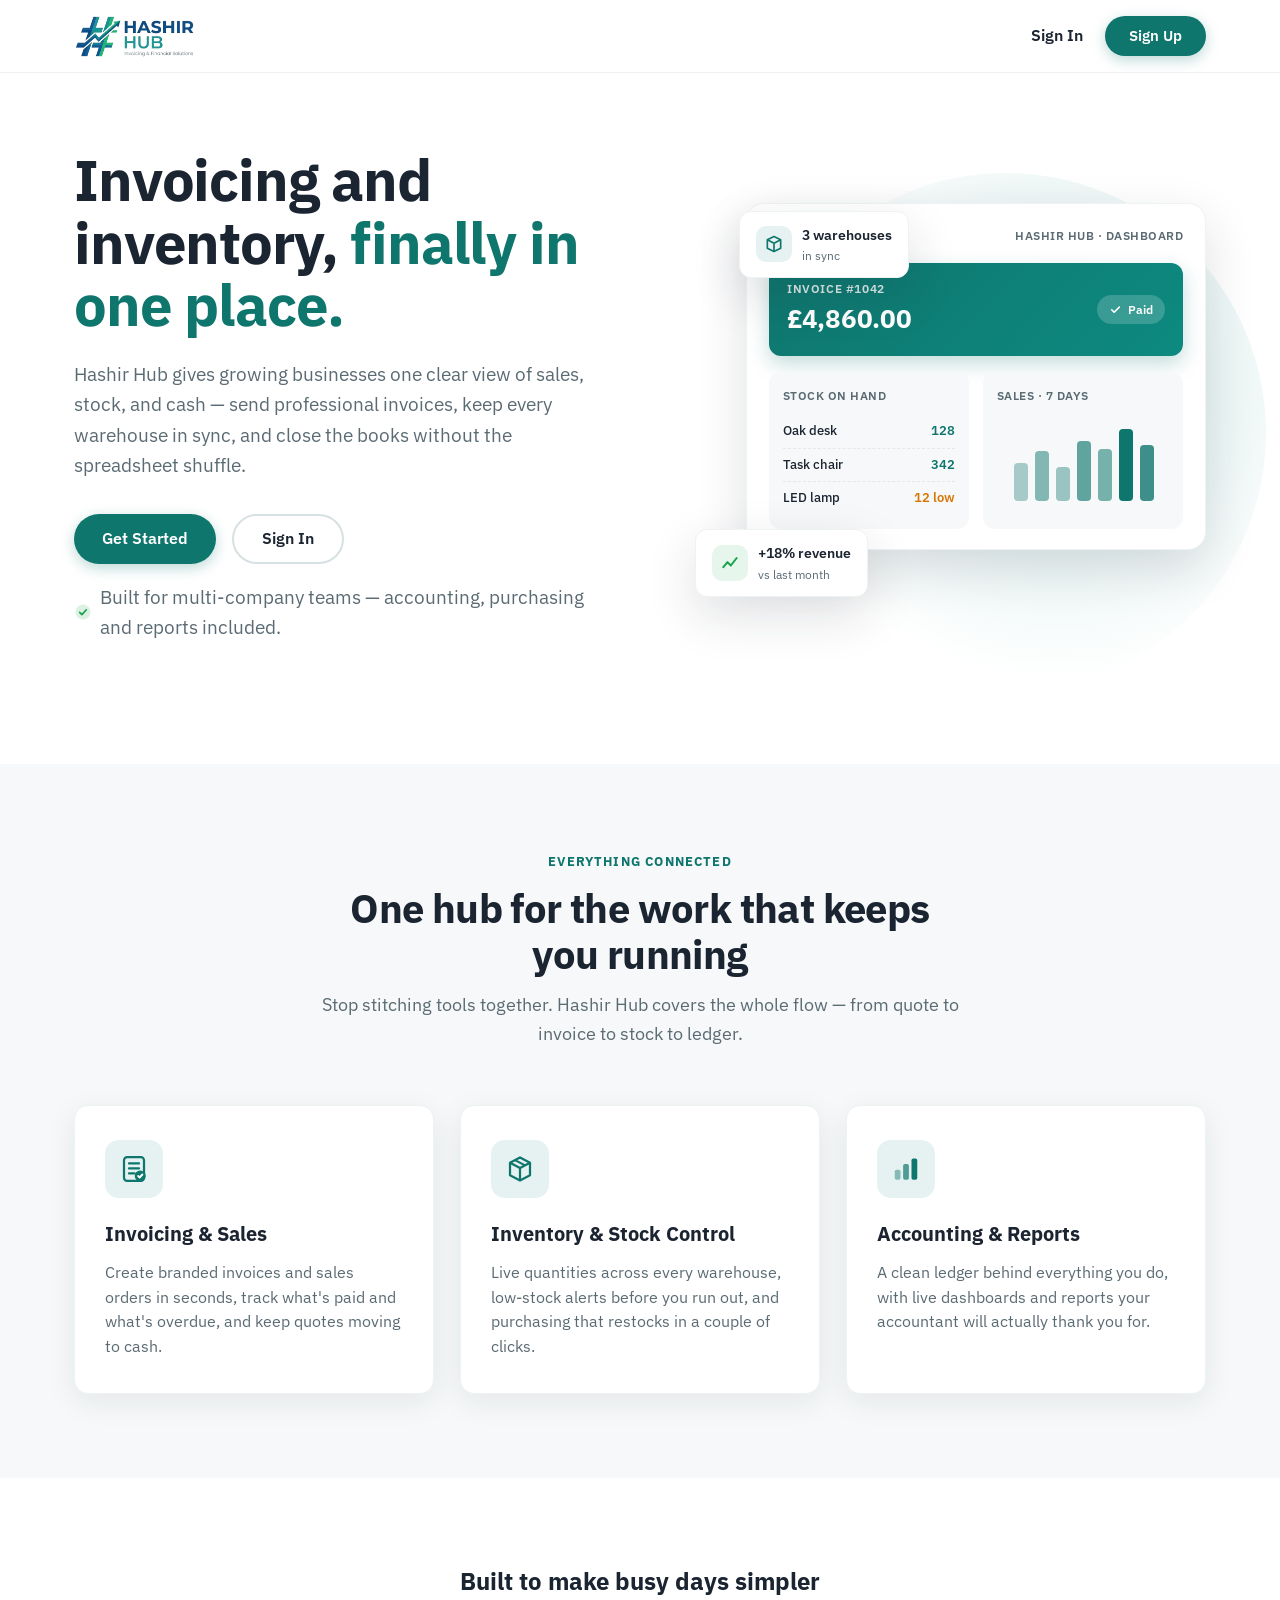
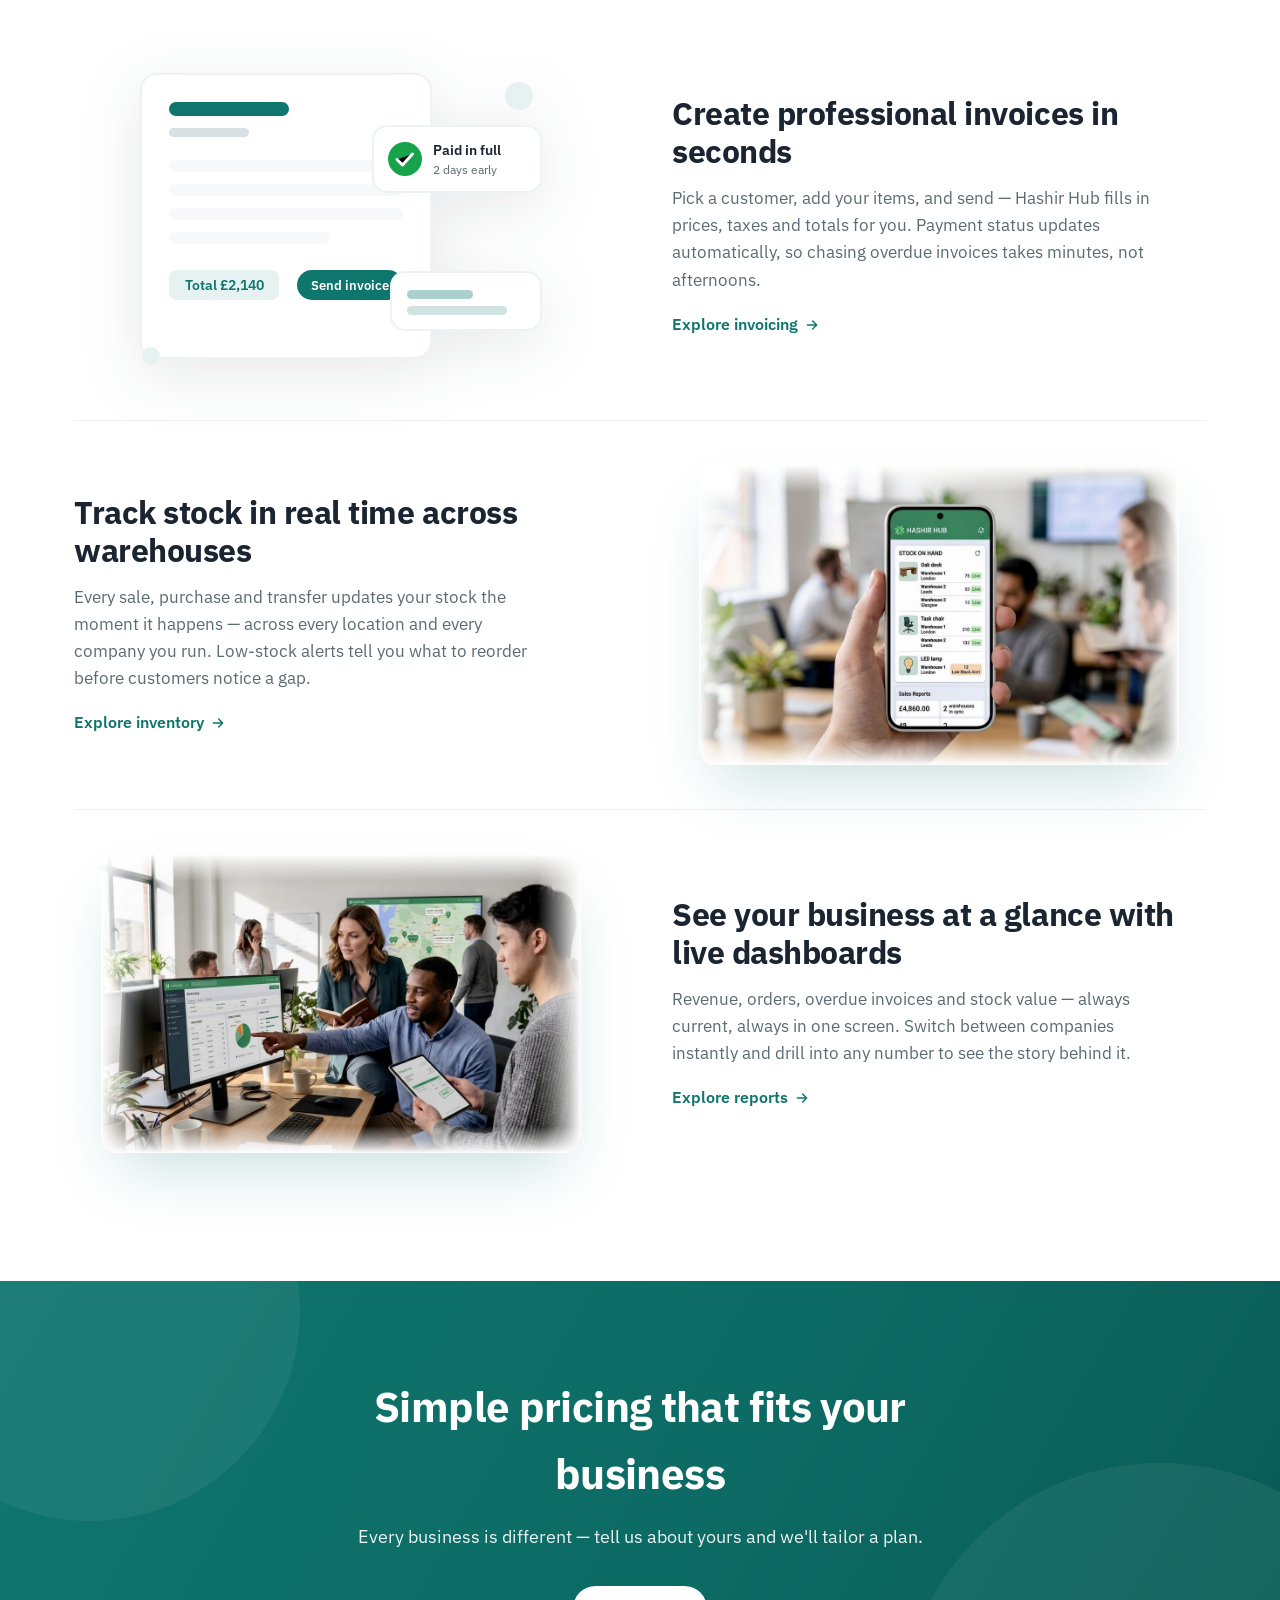
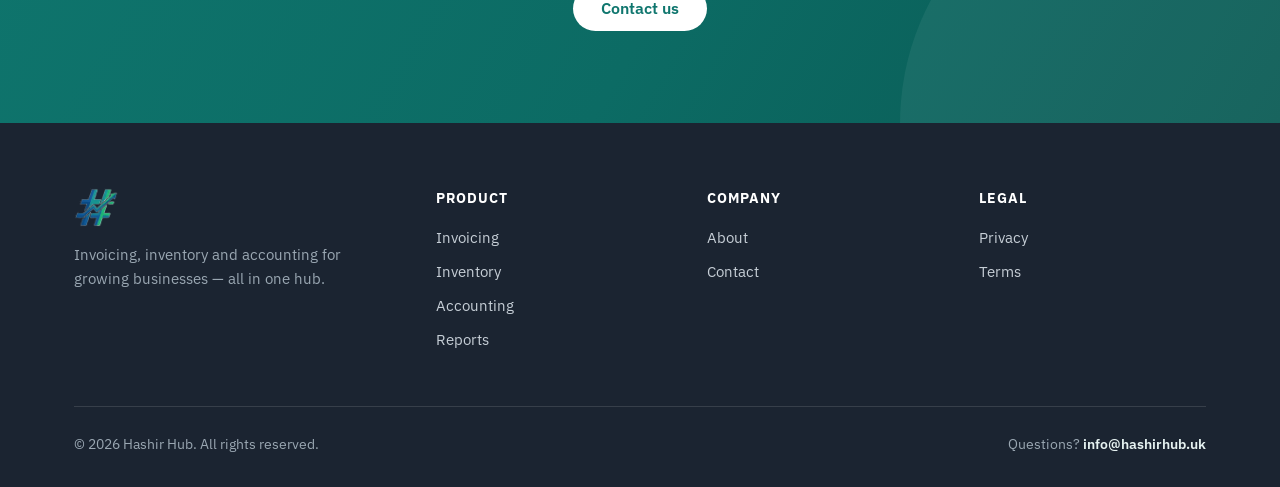
==== commit 801bad00: "Add files via upload Add landing page, move app to /app" ====
--- a/index.html
+++ b/index.html
@@ -1,51 +1,660 @@
 <!DOCTYPE html>
 <html lang="en">
 <head>
-  <meta charset="utf-8">
-  <title>Hashir Hub</title>
-  <meta name="viewport" content="width=device-width, initial-scale=1.0">
-  <meta name="description" content="Hashir Hub — invoicing & inventory">
-
-  <!-- Fonts -->
-  <link rel="preconnect" href="https://fonts.googleapis.com">
-  <link rel="preconnect" href="https://fonts.gstatic.com" crossorigin>
-  <link href="https://fonts.googleapis.com/css2?family=IBM+Plex+Mono:wght@400;500;600&family=IBM+Plex+Sans:wght@400;500;600;700&display=swap" rel="stylesheet">
-
-  <!-- Styles -->
-  <link rel="stylesheet" href="assets/css/app.css?v=7.20">
-
-  <!-- Favicon / browser tab -->
-  <link rel="icon" type="image/png" sizes="32x32" href="assets/images/favicon-32.png?v=7.20">
-  <link rel="icon" type="image/png" sizes="16x16" href="assets/images/favicon-16.png?v=7.20">
-  <link rel="icon" href="assets/images/favicon.ico?v=7.20">
-
-  <!-- iPhone / iPad home-screen shortcut -->
-  <link rel="apple-touch-icon" sizes="180x180" href="assets/images/apple-touch-icon.png?v=7.20">
-  <meta name="apple-mobile-web-app-title" content="Hashir Hub">
-
-  <!-- Android / PWA -->
-  <link rel="manifest" href="site.webmanifest?v=7.20">
-  <meta name="theme-color" content="#0f766e">
+<meta charset="UTF-8">
+<meta name="viewport" content="width=device-width, initial-scale=1.0">
+<title>Hashir Hub — Invoicing &amp; Inventory Made Simple</title>
+<meta name="description" content="Hashir Hub brings invoicing, inventory, accounting, sales and purchasing together in one place — for growing businesses that want clarity, not clutter.">
+<link rel="icon" type="image/png" href="[data-uri]">
+<link rel="preconnect" href="https://fonts.googleapis.com">
+<link rel="preconnect" href="https://fonts.gstatic.com" crossorigin>
+<link href="https://fonts.googleapis.com/css2?family=IBM+Plex+Sans:wght@400;500;600;700&display=swap" rel="stylesheet">
+<style>
+  :root{
+    --teal:#0f766e;
+    --teal-dark:#0b5d57;
+    --teal-soft:#e6f2f1;
+    --navy:#1b2431;
+    --bg:#ffffff;
+    --band:#f6f8f9;
+    --text:#1b2431;
+    --muted:#5b6b73;
+    --green:#16a34a;
+    --radius:14px;
+    --shadow:0 8px 30px rgba(27,36,49,.08);
+    --shadow-lg:0 18px 50px rgba(27,36,49,.14);
+  }
+  *{box-sizing:border-box;margin:0;padding:0}
+  html{scroll-behavior:smooth}
+  body{
+    font-family:'IBM Plex Sans',system-ui,-apple-system,'Segoe UI',sans-serif;
+    color:var(--text);
+    background:var(--bg);
+    line-height:1.6;
+    -webkit-font-smoothing:antialiased;
+  }
+  img{max-width:100%;display:block}
+  a{color:var(--teal);text-decoration:none}
+  .container{max-width:1180px;margin:0 auto;padding:0 24px}
+
+  /* ---------- Buttons ---------- */
+  .btn{
+    display:inline-flex;align-items:center;justify-content:center;gap:8px;
+    font-family:inherit;font-size:16px;font-weight:600;
+    padding:13px 28px;border-radius:999px;border:none;cursor:pointer;
+    transition:background .18s ease,transform .18s ease,box-shadow .18s ease,color .18s ease;
+    text-decoration:none;line-height:1.2;white-space:nowrap;
+  }
+  .btn-primary{background:var(--teal);color:#fff;box-shadow:0 4px 14px rgba(15,118,110,.28)}
+  .btn-primary:hover{background:var(--teal-dark);transform:translateY(-2px);box-shadow:0 8px 20px rgba(15,118,110,.34)}
+  .btn-ghost{background:transparent;color:var(--text);border:2px solid #d7e0e3}
+  .btn-ghost:hover{border-color:var(--teal);color:var(--teal);transform:translateY(-2px)}
+  .btn-white{background:#fff;color:var(--teal)}
+  .btn-white:hover{background:var(--teal-soft);transform:translateY(-2px)}
+  .btn:focus-visible{outline:3px solid rgba(15,118,110,.4);outline-offset:2px}
+
+  /* ---------- Nav ---------- */
+  .nav{
+    position:sticky;top:0;z-index:100;
+    background:rgba(255,255,255,.92);
+    backdrop-filter:blur(10px);
+    -webkit-backdrop-filter:blur(10px);
+    border-bottom:1px solid #eef2f3;
+  }
+  .nav-inner{display:flex;align-items:center;justify-content:space-between;height:72px}
+  .nav-logo img{height:44px;width:auto}
+  .nav-actions{display:flex;align-items:center;gap:22px}
+  .nav-signin{font-weight:600;color:var(--text);font-size:16px;transition:color .15s ease}
+  .nav-signin:hover{color:var(--teal)}
+  .nav .btn{padding:11px 24px;font-size:15px}
+
+  /* ---------- Hero ---------- */
+  .hero{padding:76px 0 88px;overflow:hidden}
+  .hero-grid{display:grid;grid-template-columns:1.05fr .95fr;gap:56px;align-items:center}
+  .hero h1{
+    font-size:clamp(34px,4.6vw,58px);
+    line-height:1.08;font-weight:700;letter-spacing:-.02em;margin-bottom:22px;
+  }
+  .hero h1 .accent{color:var(--teal)}
+  .hero p{font-size:19px;color:var(--muted);max-width:520px;margin-bottom:34px}
+  .hero-cta{display:flex;gap:16px;flex-wrap:wrap}
+  .hero-note{margin-top:18px;font-size:14px;color:var(--muted);display:flex;align-items:center;gap:8px}
+  .hero-note svg{flex:none}
+
+  /* Hero visual — dashboard mock */
+  .hero-visual{position:relative;min-height:420px}
+  .hv-blob{position:absolute;inset:auto;top:-30px;right:-60px;width:520px;height:520px;
+    background:radial-gradient(circle at 60% 40%, #d3ebe9 0%, rgba(211,235,233,0) 68%);
+    border-radius:50%;z-index:0}
+  .hv-card{
+    position:relative;z-index:1;background:#fff;border-radius:18px;box-shadow:var(--shadow-lg);
+    border:1px solid #eef2f3;padding:22px 22px 20px;max-width:460px;margin-left:auto;
+  }
+  .hv-topbar{display:flex;align-items:center;gap:8px;margin-bottom:18px}
+  .hv-dot{width:9px;height:9px;border-radius:50%}
+  .hv-title{margin-left:auto;font-size:12px;font-weight:600;color:var(--muted);letter-spacing:.04em;text-transform:uppercase}
+  .hv-invoice{
+    background:linear-gradient(135deg,var(--teal) 0%,#0d8a80 100%);
+    border-radius:12px;color:#fff;padding:16px 18px;display:flex;justify-content:space-between;
+    align-items:center;margin-bottom:16px;box-shadow:0 8px 20px rgba(15,118,110,.25);
+  }
+  .hv-invoice .lbl{font-size:12px;opacity:.85;letter-spacing:.05em;text-transform:uppercase;font-weight:600}
+  .hv-invoice .amt{font-size:26px;font-weight:700;letter-spacing:-.01em}
+  .hv-paid{background:rgba(255,255,255,.18);border-radius:999px;padding:5px 12px;font-size:12px;font-weight:600;display:flex;align-items:center;gap:6px}
+  .hv-cols{display:grid;grid-template-columns:1fr 1fr;gap:14px}
+  .hv-panel{background:var(--band);border-radius:12px;padding:14px}
+  .hv-panel h4{font-size:12px;font-weight:600;color:var(--muted);letter-spacing:.04em;text-transform:uppercase;margin-bottom:10px}
+  .hv-stock{list-style:none}
+  .hv-stock li{display:flex;align-items:center;justify-content:space-between;font-size:13px;font-weight:500;padding:6px 0;border-bottom:1px dashed #e3e9eb}
+  .hv-stock li:last-child{border-bottom:none}
+  .hv-qty{font-weight:600;color:var(--teal)}
+  .hv-qty.low{color:#d97706}
+  .hv-float{
+    position:absolute;z-index:2;background:#fff;border-radius:12px;box-shadow:var(--shadow-lg);
+    border:1px solid #eef2f3;padding:12px 16px;display:flex;align-items:center;gap:10px;
+    font-size:14px;font-weight:600;
+    animation:floaty 5s ease-in-out infinite;
+  }
+  .hv-float small{display:block;font-weight:400;color:var(--muted);font-size:12px}
+  .hv-float-1{bottom:26px;left:0}
+  .hv-float-2{top:8px;left:44px;animation-delay:2.2s}
+  .hv-badge{width:36px;height:36px;border-radius:10px;display:flex;align-items:center;justify-content:center;flex:none}
+  .hv-badge.green{background:#e7f6ec}
+  .hv-badge.teal{background:var(--teal-soft)}
+  @keyframes floaty{0%,100%{transform:translateY(0)}50%{transform:translateY(-9px)}}
+
+  /* ---------- Section shells ---------- */
+  section{padding:84px 0}
+  .section-band{background:var(--band)}
+  .section-head{text-align:center;max-width:640px;margin:0 auto 56px}
+  .section-head h2{font-size:clamp(28px,3.4vw,40px);line-height:1.15;font-weight:700;letter-spacing:-.015em;margin-bottom:14px}
+  .section-head p{color:var(--muted);font-size:18px}
+  .eyebrow{display:inline-block;font-size:13px;font-weight:700;letter-spacing:.09em;text-transform:uppercase;color:var(--teal);margin-bottom:12px}
+
+  /* ---------- Feature cards ---------- */
+  .cards{display:grid;grid-template-columns:repeat(3,1fr);gap:26px}
+  .card{
+    background:#fff;border:1px solid #eef2f3;border-radius:var(--radius);
+    padding:34px 30px;box-shadow:var(--shadow);
+    transition:transform .2s ease,box-shadow .2s ease;
+  }
+  .card:hover{transform:translateY(-6px);box-shadow:var(--shadow-lg)}
+  .card-icon{
+    width:58px;height:58px;border-radius:14px;background:var(--teal-soft);
+    display:flex;align-items:center;justify-content:center;margin-bottom:20px;
+  }
+  .card h3{font-size:20px;font-weight:700;margin-bottom:10px}
+  .card p{color:var(--muted);font-size:15.5px}
+
+  /* ---------- Alternating blocks ---------- */
+  .alt-block{display:grid;grid-template-columns:1fr 1fr;gap:64px;align-items:center;padding:44px 0}
+  .alt-block + .alt-block{border-top:1px solid #eef2f3}
+  .alt-media{display:flex;justify-content:center}
+  .alt-media svg{width:100%;max-width:440px;height:auto;filter:drop-shadow(0 14px 30px rgba(27,36,49,.10))}
+  .alt-media .photo-frame{width:100%;max-width:480px;border-radius:16px;box-shadow:0 30px 60px -20px rgba(15,118,110,.25)}
+  .alt-media .product-photo{
+    display:block;width:100%;max-width:100%;height:auto;border-radius:16px;
+    -webkit-mask-image:linear-gradient(to right,transparent 0,#000 9%,#000 91%,transparent 100%),linear-gradient(to bottom,transparent 0,#000 9%,#000 91%,transparent 100%);
+    mask-image:linear-gradient(to right,transparent 0,#000 9%,#000 91%,transparent 100%),linear-gradient(to bottom,transparent 0,#000 9%,#000 91%,transparent 100%);
+    -webkit-mask-composite:source-in;
+    mask-composite:intersect;
+  }
+  .alt-copy h3{font-size:clamp(24px,2.6vw,32px);line-height:1.18;font-weight:700;letter-spacing:-.015em;margin-bottom:14px}
+  .alt-copy p{color:var(--muted);font-size:17px;margin-bottom:18px;max-width:480px}
+  .alt-link{font-weight:600;font-size:16px;display:inline-flex;align-items:center;gap:6px}
+  .alt-link svg{transition:transform .18s ease}
+  .alt-link:hover svg{transform:translateX(4px)}
+  .alt-block.flip .alt-media{order:2}
+  .alt-block.flip .alt-copy{order:1}
+
+  /* ---------- Pricing band ---------- */
+  .pricing{
+    background:linear-gradient(120deg,var(--teal) 0%,#0c6b64 55%,#0a5a54 100%);
+    color:#fff;text-align:center;padding:92px 0;
+    position:relative;overflow:hidden;
+  }
+  .pricing::before,.pricing::after{
+    content:"";position:absolute;border-radius:50%;background:rgba(255,255,255,.06);
+  }
+  .pricing::before{width:420px;height:420px;top:-180px;left:-120px}
+  .pricing::after{width:520px;height:520px;bottom:-260px;right:-140px}
+  .pricing .inner{position:relative;z-index:1;max-width:640px;margin:0 auto}
+  .pricing h2{font-size:clamp(28px,3.4vw,42px);font-weight:700;letter-spacing:-.015em;margin-bottom:16px}
+  .pricing p{font-size:18px;opacity:.92;margin-bottom:34px}
+
+  /* ---------- Footer ---------- */
+  footer{background:var(--navy);color:#c6ced6;padding:64px 0 32px;font-size:15px}
+  .foot-grid{display:grid;grid-template-columns:1.4fr 1fr 1fr 1fr;gap:44px;margin-bottom:44px}
+  .foot-brand img{height:40px;width:auto;margin-bottom:16px}
+  .foot-brand p{max-width:280px;color:#9aa7b2}
+  .foot-col h4{color:#fff;font-size:14px;font-weight:700;letter-spacing:.07em;text-transform:uppercase;margin-bottom:16px}
+  .foot-col ul{list-style:none}
+  .foot-col li{margin-bottom:10px}
+  .foot-col a{color:#c6ced6;transition:color .15s ease}
+  .foot-col a:hover{color:#fff}
+  .foot-bottom{
+    border-top:1px solid rgba(255,255,255,.12);padding-top:26px;
+    display:flex;justify-content:space-between;align-items:center;gap:16px;flex-wrap:wrap;
+    color:#9aa7b2;font-size:14px;
+  }
+  .foot-contact a{color:#e6f2f1;font-weight:600}
+  .foot-contact a:hover{color:#fff}
+
+  /* ---------- Modal ---------- */
+  .modal-backdrop{
+    position:fixed;inset:0;background:rgba(27,36,49,.55);z-index:200;
+    display:none;align-items:center;justify-content:center;padding:20px;
+    opacity:0;transition:opacity .22s ease;
+  }
+  .modal-backdrop.open{display:flex}
+  .modal-backdrop.show{opacity:1}
+  .modal{
+    background:#fff;border-radius:18px;box-shadow:var(--shadow-lg);
+    width:100%;max-width:480px;max-height:92vh;overflow-y:auto;
+    padding:36px 34px 32px;position:relative;
+    transform:translateY(14px) scale(.98);transition:transform .22s ease;
+  }
+  .modal-backdrop.show .modal{transform:translateY(0) scale(1)}
+  .modal h2{font-size:26px;font-weight:700;letter-spacing:-.01em;margin-bottom:8px}
+  .modal .sub{color:var(--muted);font-size:15px;margin-bottom:24px}
+  .modal-close{
+    position:absolute;top:16px;right:16px;width:38px;height:38px;border-radius:50%;
+    border:none;background:var(--band);cursor:pointer;display:flex;align-items:center;justify-content:center;
+    transition:background .15s ease;
+  }
+  .modal-close:hover{background:#e8edef}
+  .field{margin-bottom:16px}
+  .field label{display:block;font-size:14px;font-weight:600;margin-bottom:6px}
+  .field input{
+    width:100%;font-family:inherit;font-size:15.5px;color:var(--text);
+    padding:12px 14px;border:1.5px solid #d7e0e3;border-radius:10px;background:#fff;
+    transition:border-color .15s ease,box-shadow .15s ease;
+  }
+  .field input:focus{outline:none;border-color:var(--teal);box-shadow:0 0 0 3px rgba(15,118,110,.15)}
+  .modal .btn{width:100%;margin-top:6px}
+  .form-success{
+    display:none;background:#e7f6ec;border:1px solid #bfe6cc;color:#166534;
+    border-radius:12px;padding:16px 18px;font-size:15px;font-weight:500;
+    align-items:flex-start;gap:10px;margin-top:8px;
+  }
+  .form-success.visible{display:flex}
+  .hp-field{position:absolute;left:-9999px;opacity:0;height:0;width:0;overflow:hidden}
+
+  /* ---------- Responsive ---------- */
+  @media (max-width:960px){
+    .hero-grid{grid-template-columns:1fr;gap:52px}
+    .hero p{max-width:none}
+    .hero-visual{min-height:0;max-width:520px;margin:0 auto;width:100%}
+    .hv-card{margin:0 auto}
+    .cards{grid-template-columns:1fr;max-width:520px;margin:0 auto}
+    .alt-block{grid-template-columns:1fr;gap:36px;padding:36px 0}
+    .alt-block.flip .alt-media{order:0}
+    .alt-block.flip .alt-copy{order:1}
+    .foot-grid{grid-template-columns:1fr 1fr;gap:36px}
+  }
+  @media (max-width:520px){
+    .container{padding:0 18px}
+    section{padding:60px 0}
+    .hero{padding:52px 0 64px}
+    .hero-cta .btn{width:100%}
+    .nav-inner{height:64px}
+    .nav-logo img{height:36px}
+    .nav-actions{gap:14px}
+    .nav .btn{padding:10px 18px;font-size:14px}
+    .nav-signin{font-size:15px}
+    .hv-cols{grid-template-columns:1fr}
+    .hv-float-1{bottom:-14px;left:2px}
+    .hv-float-2{display:none}
+    .foot-grid{grid-template-columns:1fr;gap:30px}
+    .foot-bottom{flex-direction:column;align-items:flex-start}
+    .modal{padding:28px 22px 24px}
+    .pricing .btn{width:100%}
+  }
+  @media (prefers-reduced-motion:reduce){
+    *{animation:none!important;transition:none!important}
+    html{scroll-behavior:auto}
+  }
+</style>
 </head>
 <body>
-  <!-- App renders here. Boot logic decides login vs app. -->
-
-  <!-- Config first, then libraries, then modules, then bootstrap -->
-  <script src="assets/js/config.js?v=7.20"></script>
-  <script src="assets/js/companies.js?v=7.20"></script>
-  <script src="assets/js/api.js?v=7.20"></script>
-  <script src="assets/js/ui.js?v=7.20"></script>
-  <script src="assets/js/router.js?v=7.20"></script>
-  <script src="assets/js/crud.js?v=7.20"></script>
-  <script src="assets/js/modules/dashboard.js?v=7.20"></script>
-  <script src="assets/js/modules/items.js?v=7.20"></script>
-  <script src="assets/js/modules/master-data.js?v=7.20"></script>
-  <script src="assets/js/modules/sales.js?v=7.20"></script>
-  <script src="assets/js/modules/settings.js?v=7.20"></script>
-  <script src="assets/js/modules/accounts.js?v=7.20"></script>
-  <script src="assets/js/modules/purchasing.js?v=7.20"></script>
-  <script src="assets/js/modules/operations.js?v=7.20"></script>
-  <script src="assets/js/modules/reports.js?v=7.20"></script>
-  <script src="assets/js/app.js?v=7.20"></script>
+
+<!-- ============ NAV ============ -->
+<header class="nav">
+  <div class="container nav-inner">
+    <a class="nav-logo" href="#" aria-label="Hashir Hub home">
+      <img src="[data-uri]" alt="Hashir Hub logo" width="480" height="175">
+    </a>
+    <nav class="nav-actions" aria-label="Account">
+      <a class="nav-signin" href="/app/">Sign In</a>
+      <button class="btn btn-primary" type="button" data-open-modal>Sign Up</button>
+    </nav>
+  </div>
+</header>
+
+<main>
+  <!-- ============ HERO ============ -->
+  <section class="hero" aria-labelledby="hero-heading">
+    <div class="container hero-grid">
+      <div>
+        <h1 id="hero-heading">Invoicing and inventory, <span class="accent">finally in one place.</span></h1>
+        <p>Hashir Hub gives growing businesses one clear view of sales, stock, and cash — send professional invoices, keep every warehouse in sync, and close the books without the spreadsheet shuffle.</p>
+        <div class="hero-cta">
+          <button class="btn btn-primary" type="button" data-open-modal>Get Started</button>
+          <a class="btn btn-ghost" href="/app/">Sign In</a>
+        </div>
+        <p class="hero-note">
+          <svg width="18" height="18" viewBox="0 0 24 24" fill="none" aria-hidden="true"><circle cx="12" cy="12" r="10" fill="#16a34a" opacity=".15"/><path d="M7.5 12.5l3 3 6-6.5" stroke="#16a34a" stroke-width="2.2" stroke-linecap="round" stroke-linejoin="round"/></svg>
+          Built for multi-company teams — accounting, purchasing and reports included.
+        </p>
+      </div>
+
+      <!-- Hero visual: pure HTML/CSS/SVG dashboard mock -->
+      <div class="hero-visual" aria-hidden="true">
+        <div class="hv-blob"></div>
+        <div class="hv-card">
+          <div class="hv-topbar">
+            <span class="hv-dot" style="background:#f87171"></span>
+            <span class="hv-dot" style="background:#fbbf24"></span>
+            <span class="hv-dot" style="background:#34d399"></span>
+            <span class="hv-title">Hashir Hub · Dashboard</span>
+          </div>
+          <div class="hv-invoice">
+            <div>
+              <div class="lbl">Invoice #1042</div>
+              <div class="amt">£4,860.00</div>
+            </div>
+            <div class="hv-paid">
+              <svg width="13" height="13" viewBox="0 0 24 24" fill="none"><path d="M5 12.5l4.5 4.5L19 7.5" stroke="#fff" stroke-width="3" stroke-linecap="round" stroke-linejoin="round"/></svg>
+              Paid
+            </div>
+          </div>
+          <div class="hv-cols">
+            <div class="hv-panel">
+              <h4>Stock on hand</h4>
+              <ul class="hv-stock">
+                <li><span>Oak desk</span><span class="hv-qty">128</span></li>
+                <li><span>Task chair</span><span class="hv-qty">342</span></li>
+                <li><span>LED lamp</span><span class="hv-qty low">12 low</span></li>
+              </ul>
+            </div>
+            <div class="hv-panel">
+              <h4>Sales · 7 days</h4>
+              <svg viewBox="0 0 150 92" width="100%" height="92" role="img" aria-label="Weekly sales bar chart">
+                <rect x="6"   y="48" width="14" height="38" rx="4" fill="#0f766e" opacity=".35"/>
+                <rect x="27"  y="36" width="14" height="50" rx="4" fill="#0f766e" opacity=".5"/>
+                <rect x="48"  y="52" width="14" height="34" rx="4" fill="#0f766e" opacity=".4"/>
+                <rect x="69"  y="26" width="14" height="60" rx="4" fill="#0f766e" opacity=".65"/>
+                <rect x="90"  y="34" width="14" height="52" rx="4" fill="#0f766e" opacity=".55"/>
+                <rect x="111" y="14" width="14" height="72" rx="4" fill="#0f766e"/>
+                <rect x="132" y="30" width="14" height="56" rx="4" fill="#0f766e" opacity=".8"/>
+              </svg>
+            </div>
+          </div>
+        </div>
+        <div class="hv-float hv-float-1">
+          <span class="hv-badge green">
+            <svg width="20" height="20" viewBox="0 0 24 24" fill="none"><path d="M4 17l5-6 4 4 7-9" stroke="#16a34a" stroke-width="2.4" stroke-linecap="round" stroke-linejoin="round"/></svg>
+          </span>
+          <span>+18% revenue<small>vs last month</small></span>
+        </div>
+        <div class="hv-float hv-float-2">
+          <span class="hv-badge teal">
+            <svg width="20" height="20" viewBox="0 0 24 24" fill="none"><path d="M12 3l8 4v10l-8 4-8-4V7l8-4z" stroke="#0f766e" stroke-width="2" stroke-linejoin="round"/><path d="M4 7l8 4 8-4M12 11v10" stroke="#0f766e" stroke-width="2" stroke-linejoin="round"/></svg>
+          </span>
+          <span>3 warehouses<small>in sync</small></span>
+        </div>
+      </div>
+    </div>
+  </section>
+
+  <!-- ============ FEATURE CARDS ============ -->
+  <section class="section-band" aria-labelledby="features-heading">
+    <div class="container">
+      <div class="section-head">
+        <span class="eyebrow">Everything connected</span>
+        <h2 id="features-heading">One hub for the work that keeps you running</h2>
+        <p>Stop stitching tools together. Hashir Hub covers the whole flow — from quote to invoice to stock to ledger.</p>
+      </div>
+      <div class="cards">
+        <article class="card">
+          <div class="card-icon">
+            <svg width="30" height="30" viewBox="0 0 24 24" fill="none" aria-hidden="true">
+              <rect x="4" y="2.5" width="16" height="19" rx="2.5" stroke="#0f766e" stroke-width="1.8"/>
+              <path d="M8 7.5h8M8 11.5h8M8 15.5h4.5" stroke="#0f766e" stroke-width="1.8" stroke-linecap="round"/>
+              <circle cx="17" cy="17.5" r="4.4" fill="#0f766e"/>
+              <path d="M15.3 17.6l1.2 1.2 2.2-2.4" stroke="#fff" stroke-width="1.5" stroke-linecap="round" stroke-linejoin="round"/>
+            </svg>
+          </div>
+          <h3>Invoicing &amp; Sales</h3>
+          <p>Create branded invoices and sales orders in seconds, track what's paid and what's overdue, and keep quotes moving to cash.</p>
+        </article>
+        <article class="card">
+          <div class="card-icon">
+            <svg width="30" height="30" viewBox="0 0 24 24" fill="none" aria-hidden="true">
+              <path d="M12 2.8l8 4.2v10l-8 4.2-8-4.2V7l8-4.2z" stroke="#0f766e" stroke-width="1.8" stroke-linejoin="round"/>
+              <path d="M4 7l8 4.2L20 7" stroke="#0f766e" stroke-width="1.8" stroke-linejoin="round"/>
+              <path d="M12 11.2v10" stroke="#0f766e" stroke-width="1.8"/>
+              <path d="M8 4.9l8 4.2" stroke="#0f766e" stroke-width="1.8"/>
+            </svg>
+          </div>
+          <h3>Inventory &amp; Stock Control</h3>
+          <p>Live quantities across every warehouse, low-stock alerts before you run out, and purchasing that restocks in a couple of clicks.</p>
+        </article>
+        <article class="card">
+          <div class="card-icon">
+            <svg width="30" height="30" viewBox="0 0 24 24" fill="none" aria-hidden="true">
+              <rect x="3" y="12.5" width="4.6" height="8" rx="1.4" fill="#0f766e" opacity=".45"/>
+              <rect x="9.7" y="8" width="4.6" height="12.5" rx="1.4" fill="#0f766e" opacity=".7"/>
+              <rect x="16.4" y="3.5" width="4.6" height="17" rx="1.4" fill="#0f766e"/>
+            </svg>
+          </div>
+          <h3>Accounting &amp; Reports</h3>
+          <p>A clean ledger behind everything you do, with live dashboards and reports your accountant will actually thank you for.</p>
+        </article>
+      </div>
+    </div>
+  </section>
+
+  <!-- ============ ALTERNATING BLOCKS ============ -->
+  <section aria-labelledby="how-heading">
+    <div class="container">
+      <h2 id="how-heading" class="section-head" style="margin-bottom:12px">Built to make busy days simpler</h2>
+
+      <!-- Block 1: invoice -->
+      <div class="alt-block">
+        <div class="alt-media">
+          <svg viewBox="0 0 440 320" role="img" aria-label="Illustration of an invoice being created and marked paid">
+            <rect x="20" y="18" width="290" height="284" rx="16" fill="#ffffff" stroke="#eef2f3" stroke-width="2"/>
+            <rect x="48" y="46" width="120" height="14" rx="7" fill="#0f766e"/>
+            <rect x="48" y="72" width="80" height="9" rx="4.5" fill="#d7e0e3"/>
+            <rect x="48" y="104" width="234" height="12" rx="6" fill="#f6f8f9"/>
+            <rect x="48" y="128" width="234" height="12" rx="6" fill="#f6f8f9"/>
+            <rect x="48" y="152" width="234" height="12" rx="6" fill="#f6f8f9"/>
+            <rect x="48" y="176" width="160" height="12" rx="6" fill="#f6f8f9"/>
+            <rect x="48" y="214" width="110" height="30" rx="8" fill="#e6f2f1"/>
+            <text x="103" y="234" font-family="IBM Plex Sans, sans-serif" font-size="14" font-weight="600" fill="#0f766e" text-anchor="middle">Total £2,140</text>
+            <rect x="176" y="214" width="106" height="30" rx="15" fill="#0f766e"/>
+            <text x="229" y="234" font-family="IBM Plex Sans, sans-serif" font-size="13" font-weight="600" fill="#ffffff" text-anchor="middle">Send invoice</text>
+            <g>
+              <rect x="252" y="70" width="168" height="66" rx="14" fill="#ffffff" stroke="#eef2f3" stroke-width="2"/>
+              <circle cx="284" cy="103" r="17" fill="#16a34a"/>
+              <path d="M276 103.5l5.5 5.5 10-11" stroke="#ffffff" stroke-width="3" stroke-linecap="round" stroke-linejoin="round"/>
+              <text x="312" y="99" font-family="IBM Plex Sans, sans-serif" font-size="14" font-weight="600" fill="#1b2431">Paid in full</text>
+              <text x="312" y="118" font-family="IBM Plex Sans, sans-serif" font-size="12" fill="#5b6b73">2 days early</text>
+            </g>
+            <g>
+              <rect x="270" y="216" width="150" height="58" rx="14" fill="#ffffff" stroke="#eef2f3" stroke-width="2"/>
+              <rect x="286" y="234" width="66" height="9" rx="4.5" fill="#0f766e" opacity=".35"/>
+              <rect x="286" y="250" width="100" height="9" rx="4.5" fill="#0f766e" opacity=".2"/>
+            </g>
+            <circle cx="398" cy="40" r="14" fill="#e6f2f1"/>
+            <circle cx="30" cy="300" r="9" fill="#e6f2f1"/>
+          </svg>
+        </div>
+        <div class="alt-copy">
+          <h3>Create professional invoices in seconds</h3>
+          <p>Pick a customer, add your items, and send — Hashir Hub fills in prices, taxes and totals for you. Payment status updates automatically, so chasing overdue invoices takes minutes, not afternoons.</p>
+          <a class="alt-link" href="#" ><span>Explore invoicing</span>
+            <svg width="16" height="16" viewBox="0 0 24 24" fill="none" aria-hidden="true"><path d="M5 12h14M13 6l6 6-6 6" stroke="currentColor" stroke-width="2.2" stroke-linecap="round" stroke-linejoin="round"/></svg>
+          </a>
+        </div>
+      </div>
+
+      <!-- Block 2: warehouses (flipped) -->
+      <div class="alt-block flip">
+        <div class="alt-media">
+          <div class="photo-frame"><img class="product-photo" src="[data-uri]" alt="A hand holding a phone showing live stock on hand across warehouses in the Hashir Hub app" loading="lazy"></div>
+        </div>
+        <div class="alt-copy">
+          <h3>Track stock in real time across warehouses</h3>
+          <p>Every sale, purchase and transfer updates your stock the moment it happens — across every location and every company you run. Low-stock alerts tell you what to reorder before customers notice a gap.</p>
+          <a class="alt-link" href="#"><span>Explore inventory</span>
+            <svg width="16" height="16" viewBox="0 0 24 24" fill="none" aria-hidden="true"><path d="M5 12h14M13 6l6 6-6 6" stroke="currentColor" stroke-width="2.2" stroke-linecap="round" stroke-linejoin="round"/></svg>
+          </a>
+        </div>
+      </div>
+
+      <!-- Block 3: dashboards -->
+      <div class="alt-block">
+        <div class="alt-media">
+          <div class="photo-frame"><img class="product-photo" src="[data-uri]